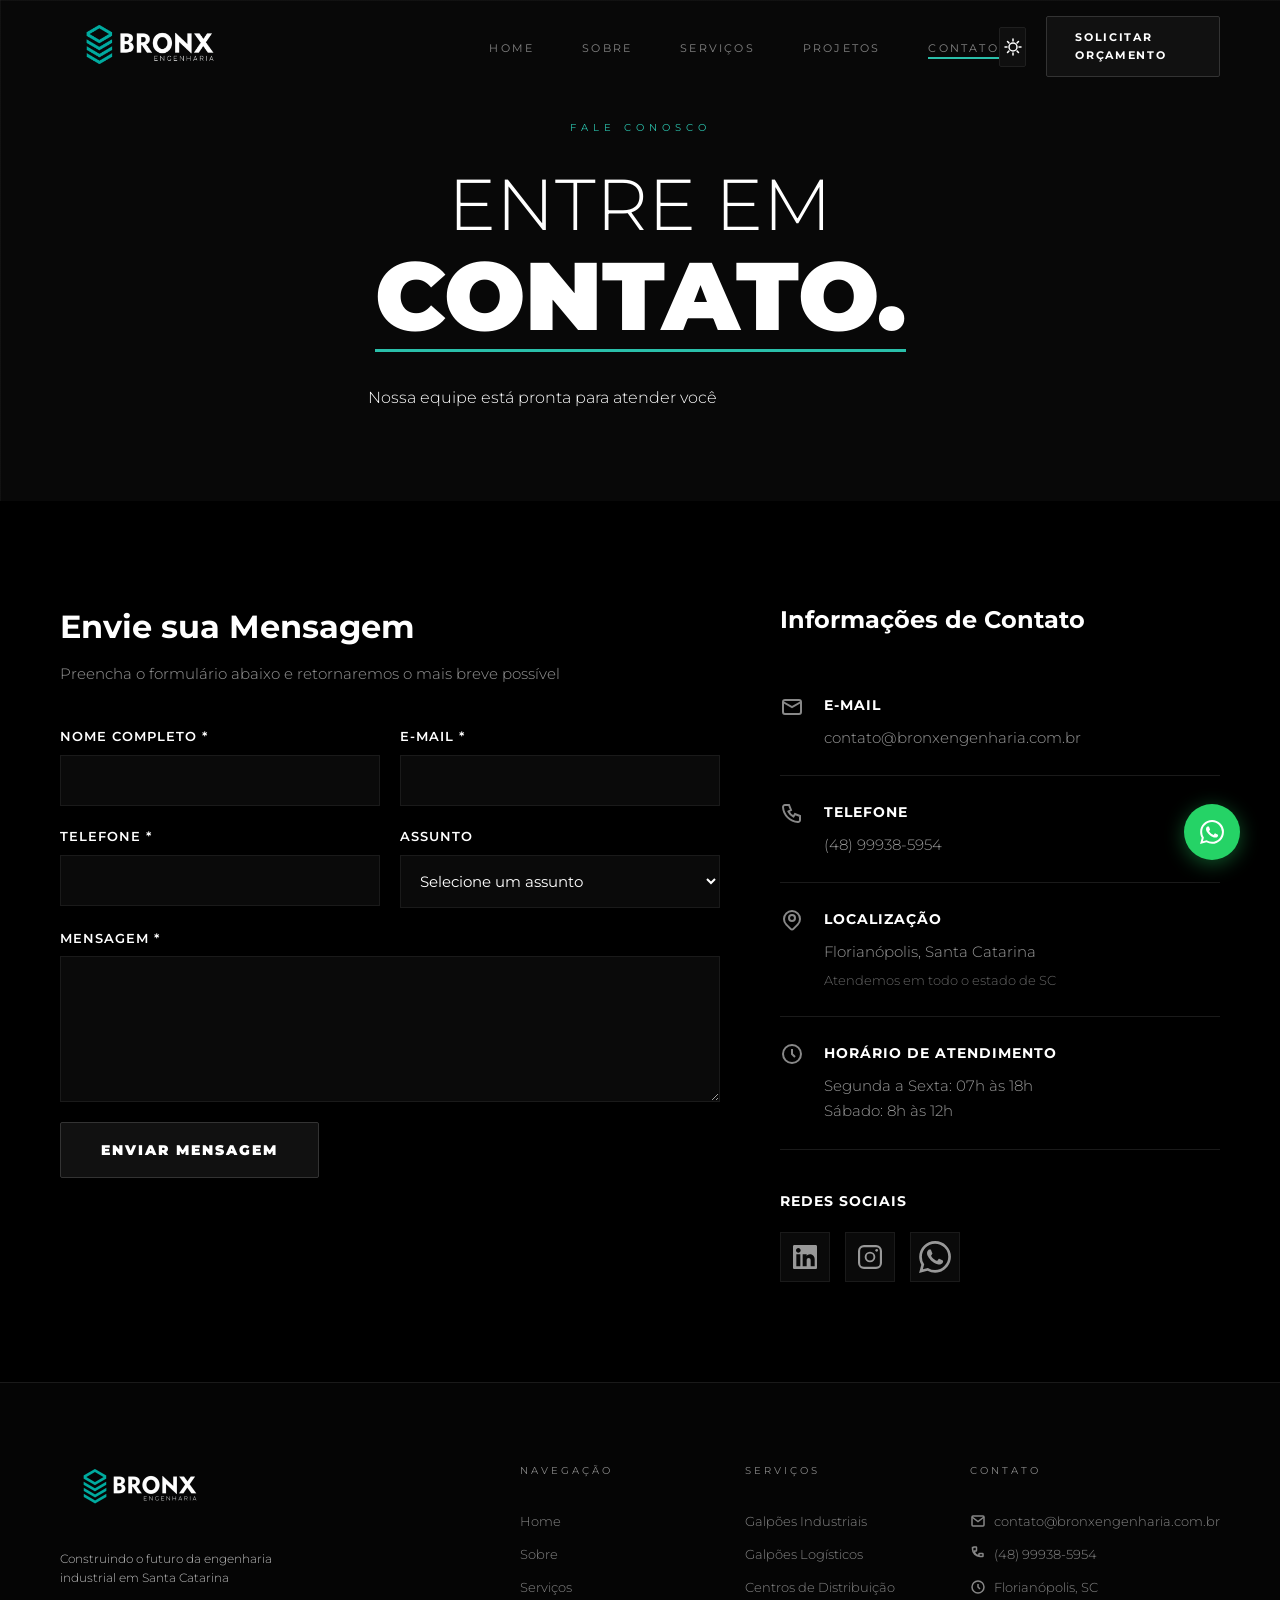
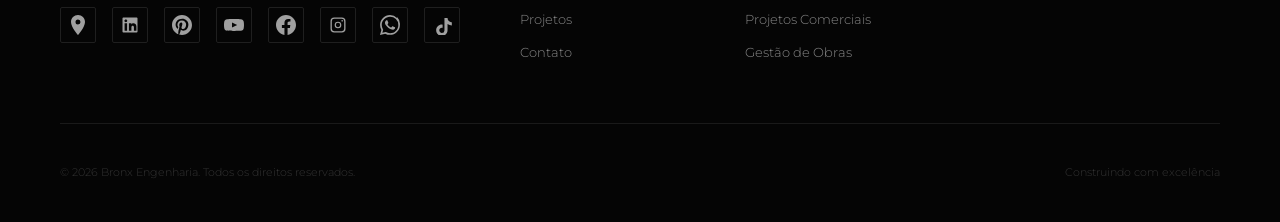
==== contato.html @ e239d39c "Add 'sobre.html' page detailing Bronx Engenharia's mission, values, and services" ====
<!DOCTYPE html>
<html lang="pt-BR">
<head>
    <meta charset="UTF-8">
    <meta name="viewport" content="width=device-width, initial-scale=1.0">
    <title>Contato | Bronx Engenharia - Entre em Contato</title>
    <meta name="description" content="Entre em contato com a Bronx Engenharia. Atendemos em toda Santa Catarina com soluções completas em construção industrial.">
    
    <link rel="preconnect" href="https://fonts.googleapis.com">
    <link rel="preconnect" href="https://fonts.gstatic.com" crossorigin>
    <link href="https://fonts.googleapis.com/css2?family=Montserrat:wght@300;400;700;900&display=swap" rel="stylesheet">
    
    <link rel="stylesheet" href="css/style.css">
</head>
<body>

    <!-- NAVBAR -->
    <nav class="navbar" id="navbar">
        <div class="nav-container">
            <a href="index.html" class="nav-logo">
                <img src="logo funod transparente.png" alt="Bronx Engenharia" class="logo-img">
            </a>
            
            <ul class="nav-links">
                <li><a href="index.html">Home</a></li>
                <li><a href="sobre.html">Sobre</a></li>
                <li><a href="servicos.html">Serviços</a></li>
                <li><a href="projetos.html">Projetos</a></li>
                <li><a href="contato.html" class="active">Contato</a></li>
            </ul>
            
            <button class="theme-toggle" id="themeToggle" aria-label="Alternar tema">
                <svg class="sun-icon" width="20" height="20" viewBox="0 0 20 20" fill="none">
                    <circle cx="10" cy="10" r="4" stroke="currentColor" stroke-width="1.5"/>
                    <line x1="10" y1="2" x2="10" y2="4" stroke="currentColor" stroke-width="1.5" stroke-linecap="round"/>
                    <line x1="10" y1="16" x2="10" y2="18" stroke="currentColor" stroke-width="1.5" stroke-linecap="round"/>
                    <line x1="18" y1="10" x2="16" y2="10" stroke="currentColor" stroke-width="1.5" stroke-linecap="round"/>
                    <line x1="4" y1="10" x2="2" y2="10" stroke="currentColor" stroke-width="1.5" stroke-linecap="round"/>
                    <line x1="15.5" y1="4.5" x2="14.1" y2="5.9" stroke="currentColor" stroke-width="1.5" stroke-linecap="round"/>
                    <line x1="5.9" y1="14.1" x2="4.5" y2="15.5" stroke="currentColor" stroke-width="1.5" stroke-linecap="round"/>
                    <line x1="15.5" y1="15.5" x2="14.1" y2="14.1" stroke="currentColor" stroke-width="1.5" stroke-linecap="round"/>
                    <line x1="5.9" y1="5.9" x2="4.5" y2="4.5" stroke="currentColor" stroke-width="1.5" stroke-linecap="round"/>
                </svg>
                <svg class="moon-icon" width="20" height="20" viewBox="0 0 20 20" fill="none">
                    <path d="M17 10.5C16 14.5 12.5 17 8.5 17C4.5 17 1 13.5 1 9.5C1 5.5 3.5 2 7.5 1C7 2 6.5 3.5 6.5 5.5C6.5 9.5 9.5 12.5 13.5 12.5C15.5 12.5 17 12 18 11.5C17.5 11 17 10.5 17 10.5Z" stroke="currentColor" stroke-width="1.5" stroke-linecap="round" stroke-linejoin="round"/>
                </svg>
            </button>
            
            <a href="orcamento.html" class="nav-cta">Solicitar Orçamento</a>

            <!-- Botão hambúrguer: apenas mobile -->
            <button class="mobile-menu-btn" id="mobileMenuBtn" aria-label="Abrir menu" aria-expanded="false">
                <span></span>
                <span></span>
                <span></span>
            </button>
        </div>
    </nav>

    <!-- MOBILE MENU -->
    <div class="mobile-menu-overlay" id="mobileMenuOverlay"></div>
    <div class="mobile-menu-panel" id="mobileMenuPanel">
        <div class="mobile-menu-header">
            <a href="index.html" class="mobile-menu-logo">
                <img src="logo funod transparente.png" alt="Bronx Engenharia">
            </a>
            <button class="mobile-menu-close" id="mobileMenuClose" aria-label="Fechar menu">
                <svg width="18" height="18" viewBox="0 0 18 18" fill="none">
                    <line x1="2" y1="2" x2="16" y2="16" stroke="currentColor" stroke-width="1.8" stroke-linecap="round"/>
                    <line x1="16" y1="2" x2="2" y2="16" stroke="currentColor" stroke-width="1.8" stroke-linecap="round"/>
                </svg>
            </button>
        </div>
        <nav class="mobile-menu-nav">
            <a href="index.html">
                Home
                <svg class="mobile-nav-arrow" viewBox="0 0 16 16" fill="none"><path d="M3 8h10M9 4l4 4-4 4" stroke="currentColor" stroke-width="1.5" stroke-linecap="round" stroke-linejoin="round"/></svg>
            </a>
            <a href="sobre.html">
                Sobre
                <svg class="mobile-nav-arrow" viewBox="0 0 16 16" fill="none"><path d="M3 8h10M9 4l4 4-4 4" stroke="currentColor" stroke-width="1.5" stroke-linecap="round" stroke-linejoin="round"/></svg>
            </a>
            <a href="servicos.html">
                Serviços
                <svg class="mobile-nav-arrow" viewBox="0 0 16 16" fill="none"><path d="M3 8h10M9 4l4 4-4 4" stroke="currentColor" stroke-width="1.5" stroke-linecap="round" stroke-linejoin="round"/></svg>
            </a>
            <a href="projetos.html">
                Projetos
                <svg class="mobile-nav-arrow" viewBox="0 0 16 16" fill="none"><path d="M3 8h10M9 4l4 4-4 4" stroke="currentColor" stroke-width="1.5" stroke-linecap="round" stroke-linejoin="round"/></svg>
            </a>
            <a href="contato.html" class="active">
                Contato
                <svg class="mobile-nav-arrow" viewBox="0 0 16 16" fill="none"><path d="M3 8h10M9 4l4 4-4 4" stroke="currentColor" stroke-width="1.5" stroke-linecap="round" stroke-linejoin="round"/></svg>
            </a>
        </nav>
        <div class="mobile-menu-footer">
            <a href="orcamento.html" class="mobile-cta">Solicitar Orçamento</a>
        </div>
    </div>

    <!-- HERO INTERNO -->
    <section class="hero hero-interno">
        <div class="hero-grid"></div>
        <div class="container-hero">
            <div class="hero-content">
                <div class="hero-eyebrow">FALE CONOSCO</div>
                
                <h1 class="hero-title">
                    <span class="hero-title-light">ENTRE EM</span>
                    <span class="hero-title-bold">CONTATO.</span>
                </h1>
                
                <p class="hero-description">
                    Nossa equipe está pronta para atender você
                </p>
            </div>
        </div>
    </section>

    <!-- CONTATO -->
    <section class="contato-secao">
        <div class="container">
            <div class="contato-grid">
                <!-- Formulário -->
                <div class="contato-form-wrapper">
                    <h2>Envie sua Mensagem</h2>
                    <p class="form-intro">Preencha o formulário abaixo e retornaremos o mais breve possível</p>
                    
                    <form class="contato-form" id="contatoForm">
                        <div class="form-row">
                            <div class="form-group">
                                <label for="nome">Nome Completo *</label>
                                <input type="text" id="nome" name="nome" required>
                            </div>
                            
                            <div class="form-group">
                                <label for="email">E-mail *</label>
                                <input type="email" id="email" name="email" required>
                            </div>
                        </div>
                        
                        <div class="form-row">
                            <div class="form-group">
                                <label for="telefone">Telefone *</label>
                                <input type="tel" id="telefone" name="telefone" required>
                            </div>
                            
                            <div class="form-group">
                                <label for="assunto">Assunto</label>
                                <select id="assunto" name="assunto">
                                    <option value="">Selecione um assunto</option>
                                    <option value="orcamento">Solicitar Orçamento</option>
                                    <option value="projeto">Informações sobre Projeto</option>
                                    <option value="duvida">Dúvida Técnica</option>
                                    <option value="parceria">Parceria Comercial</option>
                                    <option value="outro">Outro Assunto</option>
                                </select>
                            </div>
                        </div>
                        
                        <div class="form-group">
                            <label for="mensagem">Mensagem *</label>
                            <textarea id="mensagem" name="mensagem" rows="6" required></textarea>
                        </div>
                        
                        <button type="submit" class="btn-primary">Enviar Mensagem</button>
                    </form>
                </div>
                
                <!-- Informações de Contato -->
                <div class="contato-info">
                    <h3>Informações de Contato</h3>
                    
                    <div class="contato-item">
                        <div class="contato-icon">
                            <svg width="24" height="24" viewBox="0 0 24 24" fill="none">
                                <path d="M3 8L12 13L21 8" stroke="currentColor" stroke-width="2"/>
                                <rect x="3" y="6" width="18" height="14" rx="2" stroke="currentColor" stroke-width="2"/>
                            </svg>
                        </div>
                        <div class="contato-texto">
                            <h4>E-mail</h4>
                            <a href="mailto:contato@bronxengenharia.com.br">contato@bronxengenharia.com.br</a>
                        </div>
                    </div>
                    
                    <div class="contato-item">
                        <div class="contato-icon">
                            <svg width="24" height="24" viewBox="0 0 24 24" fill="none">
                                <path d="M5 4H9L11 9L8.5 10.5C9.57096 12.6715 11.3285 14.429 13.5 15.5L15 13L20 15V19C20 19.5304 19.7893 20.0391 19.4142 20.4142C19.0391 20.7893 18.5304 21 18 21C14.0993 20.763 10.4202 19.1065 7.65683 16.3432C4.8935 13.5798 3.23705 9.90074 3 6C3 5.46957 3.21071 4.96086 3.58579 4.58579C3.96086 4.21071 4.46957 4 5 4Z" stroke="currentColor" stroke-width="2"/>
                            </svg>
                        </div>
                        <div class="contato-texto">
                            <h4>Telefone</h4>
                            <a href="tel:+5548999385954">(48) 99938-5954</a>
                        </div>
                    </div>
                    
                    <div class="contato-item">
                        <div class="contato-icon">
                            <svg width="24" height="24" viewBox="0 0 24 24" fill="none">
                                <path d="M17.657 16.657L13.414 20.9a1.998 1.998 0 01-2.827 0l-4.244-4.243a8 8 0 1111.314 0z" stroke="currentColor" stroke-width="2"/>
                                <circle cx="12" cy="10" r="3" stroke="currentColor" stroke-width="2"/>
                            </svg>
                        </div>
                        <div class="contato-texto">
                            <h4>Localização</h4>
                            <p>Florianópolis, Santa Catarina</p>
                            <p class="contato-obs">Atendemos em todo o estado de SC</p>
                        </div>
                    </div>
                    
                    <div class="contato-item">
                        <div class="contato-icon">
                            <svg width="24" height="24" viewBox="0 0 24 24" fill="none">
                                <circle cx="12" cy="12" r="9" stroke="currentColor" stroke-width="2"/>
                                <path d="M12 7V12L15 15" stroke="currentColor" stroke-width="2"/>
                            </svg>
                        </div>
                        <div class="contato-texto">
                            <h4>Horário de Atendimento</h4>
                            <p>Segunda a Sexta: 07h às 18h</p>
                            <p>Sábado: 8h às 12h</p>
                        </div>
                    </div>
                    
                    <div class="contato-redes">
                        <h4>Redes Sociais</h4>
                        <div class="redes-links">
                            <a href="https://linkedin.com/company/bronx-engenharia" target="_blank" rel="noopener" aria-label="LinkedIn">
                                <svg width="32" height="32" viewBox="0 0 32 32" fill="none">
                                    <path d="M26.667 4H5.333C4.6 4 4 4.6 4 5.333v21.334C4 27.4 4.6 28 5.333 28h21.334C27.4 28 28 27.4 28 26.667V5.333C28 4.6 27.4 4 26.667 4zM11.333 25.333H7.333V13.333h4v12zm-2-13.666c-1.267 0-2.333-1.067-2.333-2.334s1.066-2.333 2.333-2.333c1.267 0 2.334 1.066 2.334 2.333s-1.067 2.334-2.334 2.334zm16.334 13.666h-4v-6c0-1.467-.934-2.333-2-2.333-1.067 0-2 .866-2 2.333v6h-4V13.333h4v1.667c.6-.934 1.733-1.667 3.333-1.667 2.2 0 4.667 1.667 4.667 5v6.667z" fill="currentColor"/>
                                </svg>
                            </a>
                            <a href="https://instagram.com/bronxengenharia" target="_blank" rel="noopener" aria-label="Instagram">
                                <svg width="32" height="32" viewBox="0 0 32 32" fill="none">
                                    <path d="M16 10.667a5.333 5.333 0 100 10.666 5.333 5.333 0 000-10.666zm0 8.8a3.467 3.467 0 110-6.934 3.467 3.467 0 010 6.934z" fill="currentColor"/>
                                    <path d="M22 4h-12A6 6 0 004 10v12a6 6 0 006 6h12a6 6 0 006-6V10a6 6 0 00-6-6zm3.867 18a3.867 3.867 0 01-3.867 3.867h-12A3.867 3.867 0 016.133 22V10A3.867 3.867 0 0110 6.133h12A3.867 3.867 0 0125.867 10v12z" fill="currentColor"/>
                                    <circle cx="22.667" cy="9.333" r="1.333" fill="currentColor"/>
                                </svg>
                            </a>
                            <a href="https://wa.me/5548999385954?text=Ol%C3%A1%2C%20vim%20pelo%20site%20da%20Bronx%20Engenharia%20e%20gostaria%20de%20mais%20informa%C3%A7%C3%B5es." target="_blank" rel="noopener" aria-label="WhatsApp">
                                <svg width="32" height="32" viewBox="0 0 32 32" fill="currentColor">
                                    <path d="M23.296 19.176c-.396-.198-2.344-1.156-2.707-1.29-.363-.132-.628-.198-.893.2-.264.396-1.023 1.288-1.254 1.552-.23.265-.462.298-.858.1-.396-.2-1.674-.617-3.187-1.967-1.177-1.05-1.973-2.348-2.204-2.745-.23-.396-.024-.61.174-.808.178-.177.396-.462.594-.693.2-.232.264-.397.397-.662.132-.264.066-.495-.033-.693-.1-.198-.892-2.15-1.222-2.943-.323-.772-.65-.667-.892-.68-.23-.012-.495-.013-.76-.013-.264 0-.693.1-1.056.496-.363.396-1.387 1.355-1.387 3.305 0 1.95 1.42 3.834 1.617 4.1.198.264 2.795 4.266 6.77 5.982.945.408 1.682.652 2.258.834.95.302 1.814.26 2.495.157.762-.113 2.344-.96 2.675-1.884.33-.926.33-1.718.23-1.884-.1-.165-.363-.264-.76-.462m-7.228 9.87h-.005a13.16 13.16 0 01-6.708-1.837l-.482-.286-4.988 1.31 1.33-4.864-.314-.498a13.147 13.147 0 01-2.013-7.013c.002-7.267 5.915-13.178 13.184-13.178 3.52 0 6.83 1.373 9.317 3.864a13.1 13.1 0 013.857 9.325c-.003 7.267-5.915 13.177-13.18 13.177m11.217-24.396A15.753 15.753 0 0016.067 0C7.327 0 .213 7.113.21 15.856c0 2.795.73 5.523 2.117 7.927L.076 32l8.407-2.206a15.843 15.843 0 007.577 1.93h.007c8.738 0 15.853-7.113 15.857-15.858a15.76 15.76 0 00-4.64-11.216z"/>
                                </svg>
                            </a>
                        </div>
                    </div>
                </div>
            </div>
        </div>
    </section>

    <!-- FOOTER -->
    <footer class="footer">
        <div class="container">
            <div class="footer-grid">
                <div class="footer-brand">
                    <a href="index.html" class="footer-logo">
                        <img src="logo funod transparente.png" alt="Bronx Engenharia" class="logo-img">
                    </a>
                    <p class="footer-tagline">Construindo o futuro da engenharia industrial em Santa Catarina</p>
                    
                    <div class="footer-social">
                        <a href="https://g.page/bronx-engenharia" target="_blank" rel="noopener" aria-label="Google Meu Negócio">
                            <svg width="20" height="20" viewBox="0 0 20 20" fill="currentColor">
                                <path d="M10 0C6.102 0 3 3.102 3 7c0 5.25 7 13 7 13s7-7.75 7-13c0-3.898-3.102-7-7-7zm0 9.5a2.5 2.5 0 110-5 2.5 2.5 0 010 5z"/>
                            </svg>
                        </a>
                        <a href="https://linkedin.com/company/bronx-engenharia" target="_blank" rel="noopener" aria-label="LinkedIn">
                            <svg width="20" height="20" viewBox="0 0 20 20" fill="none">
                                <path d="M16.667 2.5H3.333C2.875 2.5 2.5 2.875 2.5 3.333v13.334c0 .458.375.833.833.833h13.334c.458 0 .833-.375.833-.833V3.333c0-.458-.375-.833-.833-.833zM7.083 15.833H4.583V8.333h2.5v7.5zm-1.25-8.541c-.792 0-1.458-.667-1.458-1.459s.666-1.458 1.458-1.458c.792 0 1.459.666 1.459 1.458s-.667 1.459-1.459 1.459zm10.584 8.541h-2.5v-3.75c0-.917-.584-1.458-1.25-1.458-.667 0-1.25.541-1.25 1.458v3.75h-2.5V8.333h2.5v1.042c.375-.584 1.083-1.042 2.083-1.042 1.375 0 2.917 1.042 2.917 3.125v4.375z" fill="currentColor"/>
                            </svg>
                        </a>
                        <a href="https://pinterest.com/bronxengenharia" target="_blank" rel="noopener" aria-label="Pinterest">
                            <svg width="20" height="20" viewBox="0 0 20 20" fill="currentColor">
                                <path d="M10 0C4.477 0 0 4.477 0 10c0 4.237 2.636 7.855 6.356 9.312-.088-.791-.167-2.005.035-2.868.182-.78 1.172-4.97 1.172-4.97s-.299-.6-.299-1.486c0-1.39.806-2.428 1.81-2.428.852 0 1.264.64 1.264 1.408 0 .858-.546 2.14-.828 3.33-.236.995.5 1.807 1.48 1.807 1.778 0 3.144-1.874 3.144-4.58 0-2.393-1.72-4.068-4.176-4.068-2.845 0-4.516 2.135-4.516 4.34 0 .859.331 1.781.744 2.281a.3.3 0 01.069.288l-.278 1.133c-.044.183-.145.223-.335.134-1.249-.581-2.03-2.407-2.03-3.874 0-3.154 2.292-6.052 6.608-6.052 3.469 0 6.165 2.473 6.165 5.776 0 3.447-2.173 6.22-5.19 6.22-1.013 0-1.965-.525-2.291-1.148l-.623 2.378c-.226.869-.835 1.958-1.244 2.621.937.29 1.931.446 2.962.446 5.523 0 10-4.477 10-10S15.523 0 10 0z"/>
                            </svg>
                        </a>
                        <a href="https://youtube.com/@bronxengenharia" target="_blank" rel="noopener" aria-label="YouTube">
                            <svg width="20" height="20" viewBox="0 0 20 20" fill="currentColor">
                                <path d="M19.615 6.184c-.234-.877-.923-1.567-1.8-1.801C16.225 4 10 4 10 4s-6.225 0-7.815.383c-.877.234-1.566.924-1.8 1.801C0 7.774 0 10 0 10s0 2.226.385 3.816c.234.877.923 1.567 1.8 1.801C3.775 16 10 16 10 16s6.225 0 7.815-.383c.877-.234 1.566-.924 1.8-1.801C20 12.226 20 10 20 10s0-2.226-.385-3.816zM8 12.5v-5l5.2 2.5L8 12.5z"/>
                            </svg>
                        </a>
                        <a href="https://facebook.com/bronxengenharia" target="_blank" rel="noopener" aria-label="Facebook">
                            <svg width="20" height="20" viewBox="0 0 20 20" fill="currentColor">
                                <path d="M20 10c0-5.523-4.477-10-10-10S0 4.477 0 10c0 4.991 3.657 9.128 8.438 9.878v-6.987h-2.54V10h2.54V7.797c0-2.506 1.492-3.89 3.777-3.89 1.094 0 2.238.195 2.238.195v2.46h-1.26c-1.243 0-1.63.771-1.63 1.562V10h2.773l-.443 2.89h-2.33v6.988C16.343 19.128 20 14.991 20 10z"/>
                            </svg>
                        </a>
                        <a href="https://instagram.com/bronxengenharia" target="_blank" rel="noopener" aria-label="Instagram">
                            <svg width="20" height="20" viewBox="0 0 20 20" fill="none">
                                <path d="M10 6.667a3.333 3.333 0 100 6.666 3.333 3.333 0 000-6.666zm0 5.5a2.167 2.167 0 110-4.334 2.167 2.167 0 010 4.334z" fill="currentColor"/>
                                <path d="M13.75 2.5h-7.5A3.75 3.75 0 002.5 6.25v7.5a3.75 3.75 0 003.75 3.75h7.5a3.75 3.75 0 003.75-3.75v-7.5A3.75 3.75 0 0013.75 2.5zm2.417 11.25a2.417 2.417 0 01-2.417 2.417h-7.5a2.417 2.417 0 01-2.417-2.417v-7.5A2.417 2.417 0 016.25 3.833h7.5a2.417 2.417 0 012.417 2.417v7.5z" fill="currentColor"/>
                                <circle cx="14.167" cy="5.833" r="0.833" fill="currentColor"/>
                            </svg>
                        </a>
                        <a href="https://wa.me/5548999385954?text=Ol%C3%A1%2C%20vim%20pelo%20site%20da%20Bronx%20Engenharia%20e%20gostaria%20de%20mais%20informa%C3%A7%C3%B5es." target="_blank" rel="noopener" aria-label="WhatsApp">
                            <svg width="20" height="20" viewBox="0 0 20 20" fill="currentColor">
                                <path d="M17.05 2.91A9.933 9.933 0 0010.03 0C4.535 0 .067 4.467.065 9.964c-.001 1.757.458 3.472 1.33 4.992L0 20l5.188-1.36a9.972 9.972 0 004.768 1.213h.004c5.493 0 9.96-4.468 9.962-9.965a9.908 9.908 0 00-2.872-7.977zM10.03 18.26h-.003a8.28 8.28 0 01-4.22-1.155l-.303-.18-3.138.823.837-3.058-.198-.314a8.266 8.266 0 01-1.267-4.41c.002-4.572 3.722-8.291 8.296-8.291a8.25 8.25 0 015.865 2.433 8.23 8.23 0 012.425 5.868c-.002 4.574-3.722 8.293-8.294 8.293zm4.546-6.206c-.249-.125-1.474-.728-1.703-.81-.228-.083-.394-.125-.56.124-.166.25-.642.81-.787.976-.146.166-.29.187-.539.062-.249-.125-1.052-.388-2.004-1.236-.74-.66-1.24-1.476-1.385-1.724-.146-.25-.015-.384.11-.508.112-.112.249-.29.373-.436.125-.145.166-.25.25-.416.083-.166.041-.31-.021-.436-.062-.125-.56-1.352-.768-1.85-.203-.487-.409-.42-.56-.428-.145-.007-.31-.008-.476-.008-.166 0-.436.062-.664.31-.228.25-.872.852-.872 2.08 0 1.227.893 2.413 1.017 2.58.125.165 1.757 2.683 4.257 3.763.595.257 1.059.41 1.42.524.597.19 1.14.163 1.57.099.479-.072 1.474-.603 1.682-1.185.208-.582.208-1.08.146-1.185-.062-.104-.228-.166-.477-.29z"/>
                            </svg>
                        </a>
                        <a href="https://tiktok.com/@bronxengenharia" target="_blank" rel="noopener" aria-label="TikTok">
                            <svg width="20" height="20" viewBox="0 0 20 20" fill="currentColor">
                                <path d="M16.6 5.82s.51.5 0 0A4.278 4.278 0 0115.54 3h-3.09v12.4a2.592 2.592 0 01-2.59 2.5c-1.42 0-2.6-1.16-2.6-2.6 0-1.72 1.66-3.01 3.37-2.48V9.66c-3.45-.46-6.47 2.22-6.47 5.64 0 3.33 2.76 5.7 5.69 5.7 3.14 0 5.69-2.55 5.69-5.7V9.01a7.35 7.35 0 004.3 1.38V7.3s-1.88.09-3.24-1.48z"/>
                            </svg>
                        </a>
                    </div>
                </div>
                
                <div class="footer-col">
                    <h4>Navegação</h4>
                    <a href="index.html">Home</a>
                    <a href="sobre.html">Sobre</a>
                    <a href="servicos.html">Serviços</a>
                    <a href="projetos.html">Projetos</a>
                    <a href="contato.html">Contato</a>
                </div>
                
                <div class="footer-col">
                    <h4>Serviços</h4>
                    <a href="servicos.html">Galpões Industriais</a>
                    <a href="servicos.html">Galpões Logísticos</a>
                    <a href="servicos.html">Centros de Distribuição</a>
                    <a href="servicos.html">Projetos Comerciais</a>
                    <a href="servicos.html">Gestão de Obras</a>
                </div>
                
                <div class="footer-col">
                    <h4>Contato</h4>
                    <a href="mailto:contato@bronxengenharia.com.br">
                        <svg width="16" height="16" viewBox="0 0 16 16" fill="none">
                            <path d="M2 4L8 8.5L14 4" stroke="currentColor" stroke-width="1.5"/>
                            <rect x="2" y="3" width="12" height="10" rx="1" stroke="currentColor" stroke-width="1.5"/>
                        </svg>
                        contato@bronxengenharia.com.br
                    </a>
                    <a href="tel:+5548999385954">
                        <svg width="16" height="16" viewBox="0 0 16 16" fill="none">
                            <path d="M3.5 1.5C3.5 1.22386 3.72386 1 4 1H6C6.27614 1 6.5 1.22386 6.5 1.5V4.5C6.5 4.77614 6.27614 5 6 5H4.5C4.5 7.48528 6.51472 9.5 9 9.5V8C9 7.72386 9.22386 7.5 9.5 7.5H12.5C12.7761 7.5 13 7.72386 13 8V10C13 10.2761 12.7761 10.5 12.5 10.5H10C5.85786 10.5 2.5 7.14214 2.5 3V1.5H3.5Z" stroke="currentColor" stroke-width="1.5"/>
                        </svg>
                        (48) 99938-5954
                    </a>
                    <a href="contato.html">
                        <svg width="16" height="16" viewBox="0 0 16 16" fill="none">
                            <path d="M8 14C11.3137 14 14 11.3137 14 8C14 4.68629 11.3137 2 8 2C4.68629 2 2 4.68629 2 8C2 11.3137 4.68629 14 8 14Z" stroke="currentColor" stroke-width="1.5"/>
                            <path d="M8 5V8L10 10" stroke="currentColor" stroke-width="1.5"/>
                        </svg>
                        Florianópolis, SC
                    </a>
                </div>
            </div>
            
            <div class="footer-bottom">
                <p>&copy; 2026 Bronx Engenharia. Todos os direitos reservados.</p>
                <p>Construindo com excelência</p>
            </div>
        </div>
    </footer>

    <!-- WhatsApp Float -->
    <a href="https://wa.me/5548999385954?text=Ol%C3%A1%2C%20vim%20pelo%20site%20da%20Bronx%20Engenharia%20e%20gostaria%20de%20mais%20informa%C3%A7%C3%B5es." class="whatsapp-float" target="_blank" rel="noopener" aria-label="WhatsApp">
        <svg width="24" height="24" viewBox="0 0 24 24" fill="currentColor">
            <path d="M17.472 14.382c-.297-.149-1.758-.867-2.03-.967-.273-.099-.471-.148-.67.15-.197.297-.767.966-.94 1.164-.173.199-.347.223-.644.075-.297-.15-1.255-.463-2.39-1.475-.883-.788-1.48-1.761-1.653-2.059-.173-.297-.018-.458.13-.606.134-.133.298-.347.446-.52.149-.174.198-.298.298-.497.099-.198.05-.371-.025-.52-.075-.149-.669-1.612-.916-2.207-.242-.579-.487-.5-.669-.51-.173-.008-.371-.01-.57-.01-.198 0-.52.074-.792.372-.272.297-1.04 1.016-1.04 2.479 0 1.462 1.065 2.875 1.213 3.074.149.198 2.096 3.2 5.077 4.487.709.306 1.262.489 1.694.625.712.227 1.36.195 1.871.118.571-.085 1.758-.719 2.006-1.413.248-.694.248-1.289.173-1.413-.074-.124-.272-.198-.57-.347m-5.421 7.403h-.004a9.87 9.87 0 01-5.031-1.378l-.361-.214-3.741.982.998-3.648-.235-.374a9.86 9.86 0 01-1.51-5.26c.001-5.45 4.436-9.884 9.888-9.884 2.64 0 5.122 1.03 6.988 2.898a9.825 9.825 0 012.893 6.994c-.003 5.45-4.437 9.884-9.885 9.884m8.413-18.297A11.815 11.815 0 0012.05 0C5.495 0 .16 5.335.157 11.892c0 2.096.547 4.142 1.588 5.945L.057 24l6.305-1.654a11.882 11.882 0 005.683 1.448h.005c6.554 0 11.89-5.335 11.893-11.893a11.821 11.821 0 00-3.48-8.413Z"/>
        </svg>
    </a>

    <script src="js/main.js"></script>
    <script src="js/contato-form.js"></script>
</body>
</html>
---- css/style.css ----
/* ━━━━━━━━━━━━━━━━━━━━━━━━━━━━━━━━━━━━━━━━━━━━━━━━━
   BRONX ENGENHARIA — PREMIUM INDUSTRIAL REDESIGN
   ━━━━━━━━━━━━━━━━━━━━━━━━━━━━━━━━━━━━━━━━━━━━━━━━━ */

/* ━━━━━━━━━━━━━━━━━━━━━━━━━━━━━━━━━━━━━━
   CSS RESET & TOKENS
   ━━━━━━━━━━━━━━━━━━━━━━━━━━━━━━━━━━━━━━ */
:root {
    --color-bg: #080808;
    --color-surface: #0F0F0F;
    --color-card: #141414;
    --color-border: #1F1F1F;
    --color-teal: #2ABFAA;
    --color-teal-dim: rgba(42, 191, 170, 0.08);
    --color-white: #FFFFFF;
    --color-muted: #555555;
    --font: 'Montserrat', sans-serif;
    --radius: 2px;
    --transition: all 0.4s cubic-bezier(0.16, 1, 0.3, 1);
}

/* Modo Claro */
body.light-mode {
    --color-bg: #ffffff;
    --color-surface: #f8f8f8;
    --color-card: #f0f0f0;
    --color-border: #e0e0e0;
    --color-white: #080808;
    --color-muted: #666666;
}

body.light-mode .hero-grid,
body.light-mode .cta-grid {
    opacity: 0.02;
}

body.light-mode .navbar {
    background: rgba(255, 255, 255, 0.95);
    border-bottom: 1px solid var(--color-border);
}

body.light-mode .navbar.scrolled {
    background: rgba(255, 255, 255, 0.98);
}

body.light-mode .whatsapp-float {
    background: #25D366;
    box-shadow: 0 4px 20px rgba(37, 211, 102, 0.5);
}

body.light-mode .theme-toggle {
    background: var(--color-surface);
}

body.light-mode .sun-icon {
    display: none;
}

body.light-mode .moon-icon {
    display: block;
}

/* ━━━━━━━━━━━━━━━━━━━━━━━━━━━━━━━━━━━━━━
   LIGHT MODE — TEXT READABILITY FIXES
   ━━━━━━━━━━━━━━━━━━━━━━━━━━━━━━━━━━━━━━ */

/* Nav */
body.light-mode .nav-links a { color: #333333 !important; }
body.light-mode .logo-sub { color: #555555; }
.logo-light { display: none; }
body.light-mode .logo-dark { display: none; }
body.light-mode .logo-light { display: block; }
body.light-mode #navbar .nav-logo .logo-img { filter: brightness(0); }

/* Hero */
body.light-mode .hero-title-light { color: #000000 !important; }
body.light-mode .hero-title-bold { color: #000000 !important; }
body.light-mode .hero-description,
body.light-mode .hero-description-secondary { color: #ffffff !important; }
body.light-mode .hero-pillars span { color: #222222; }
body.light-mode .hero-stats .stat-item .stat-label { color: #000000; }
body.light-mode .stat-number { color: #111111; }
body.light-mode .hero .hero-buttons .btn-secondary { color: #7a7a7a; }
body.light-mode .btn-primary { background: #080808; color: #ffffff; }

/* Sobre (home section) */
body.light-mode .sobre-description { color: #333333; }
body.light-mode .sobre-item { color: #222222; }
body.light-mode .sobre-conclusion { color: #111111; }

/* Content text (sobre page) */
body.light-mode .content-text p { color: #333333 !important; }
body.light-mode .content-text .content-highlight { color: #111111; border-left-color: #aaaaaa; }
body.light-mode .content-list li { color: #333333; }

/* Serviços */
body.light-mode .servicos-intro { color: #444444; }
body.light-mode .servicos-subtitulo { color: #555555; }
body.light-mode .servicos-cta-card { background: #f0f0f0; border-color: #cccccc; }
body.light-mode .servicos-cta-card p { color: #444444; }
body.light-mode .servico-content p { color: #444444; }
body.light-mode .servico-number { color: #2ABFAA; opacity: 1; }
body.light-mode .hero-image img { opacity: 0.8; }

/* Diferenciais */
body.light-mode .diferenciais-text { color: #444444; }
body.light-mode .diferencial-item p { color: #555555; }
body.light-mode .diferencial-number { color: #2ABFAA; opacity: 0.6; }

/* Depoimentos */
body.light-mode .depoimento-text { color: #111111; }
body.light-mode .author-company { color: #555555; }
body.light-mode .author-name { color: #111111; }

/* Projetos */
body.light-mode .projetos-intro { color: #333333; }
body.light-mode .projeto-title { color: #111111; }
body.light-mode .projeto-location { color: #445555; }

/* CTA final */
body.light-mode .cta-final { background: #111111; border-top-color: #333333; }
body.light-mode .cta-title-light,
body.light-mode .cta-title-bold { color: #ffffff; }
body.light-mode .cta-subtitle { color: rgba(255,255,255,0.7); }

/* Equipe */
body.light-mode .equipe-destaque { border-color: #cccccc; background: #f5f5f5; }
body.light-mode .equipe-destaque p { color: #333333; }
body.light-mode .equipe-destaque h3 { color: #111111; }
body.light-mode .equipe-role { color: #555555; }
body.light-mode .equipe-intro { color: #444444; }
body.light-mode .equipe-conclusao { color: #222222; }
body.light-mode .equipe-content h3 { color: #111111; }
body.light-mode .equipe-description { color: #444444; }

/* Valores */
body.light-mode .valores { background: #f5f6f7; }
body.light-mode .valores-titulo { color: #111111; }
body.light-mode .valor-card { background: #ffffff; border-color: transparent; box-shadow: 0 2px 20px rgba(0,0,0,0.08); }
body.light-mode .valor-card h3 { color: #111111; }
body.light-mode .valor-card p { color: #555555; }
body.light-mode .valor-card ul li { color: #555555; }

/* Serviços página */
body.light-mode .servico-destaque { background: #f5f5f5; border-color: #dddddd; border-left-color: #aaaaaa; }
body.light-mode .servico-destaque h3 { color: #2ABFAA; }
body.light-mode .servico-destaque p { color: #333333; }
body.light-mode .servico-numero { color: #2ABFAA; }
body.light-mode .servico-specs li { color: #333333; background: rgba(0,0,0,0.04); border-color: rgba(0,0,0,0.15); }

/* Processo */
body.light-mode .processo-step { background: #f5f5f5; border-color: #dddddd; }
body.light-mode .processo-step h3 { color: #111111; }
body.light-mode .processo-step p { color: #444444; }
body.light-mode .processo-numero { color: #2ABFAA; }
body.light-mode .processo-num { background: #333333; color: #ffffff; }
body.light-mode .processo-texto h4 { color: #111111; }
body.light-mode .processo-texto p { color: #444444; }

/* Projetos página */
body.light-mode .projetos-pagina { background: #f8f8f8; }
body.light-mode .projeto-card-completo { background: #f0f0f0; border-color: #dddddd; }
body.light-mode .projeto-card-completo:hover { border-color: #aaaaaa; }
body.light-mode .projeto-info-completo h3 { color: #111111; }
body.light-mode .projeto-local { color: #555555; }
body.light-mode .projeto-descricao { color: #444444; }
body.light-mode .projeto-specs-mini span { color: #444444; background: rgba(0,0,0,0.05); border-color: rgba(0,0,0,0.15); }
body.light-mode .filtro-btn { border-color: #cccccc; color: #555555; }
body.light-mode .filtro-btn:hover,
body.light-mode .filtro-btn.active { background: #333333; border-color: #333333; color: #ffffff; }

/* Contato / Orçamento */
body.light-mode .contato-secao,
body.light-mode .orcamento-secao { background: #f8f8f8; }
body.light-mode .contato-form-wrapper h2,
body.light-mode .orcamento-intro h2 { color: #111111; }
body.light-mode .form-intro,
body.light-mode .orcamento-intro p { color: #444444; }
body.light-mode .form-group label { color: #222222; }
body.light-mode .form-group input,
body.light-mode .form-group select,
body.light-mode .form-group textarea { background: #ffffff; border-color: #cccccc; color: #111111; }
body.light-mode .form-group input:focus,
body.light-mode .form-group select:focus,
body.light-mode .form-group textarea:focus { border-color: #555555; }
body.light-mode .form-secao h3 { color: #333333; }
body.light-mode .checkbox-label,
body.light-mode .radio-label { color: #333333; }
body.light-mode .checkbox-label a { color: #2ABFAA; }
body.light-mode .contato-info h3 { color: #111111; }
body.light-mode .contato-item { border-bottom-color: #dddddd; }
body.light-mode .contato-icon svg { color: #555555; }
body.light-mode .contato-texto h4 { color: #111111; }
body.light-mode .contato-texto p,
body.light-mode .contato-texto a { color: #444444; }
body.light-mode .contato-texto a:hover { color: #111111; }
body.light-mode .contato-obs { color: #888888 !important; }
body.light-mode .redes-links a { background: #f0f0f0; border-color: #dddddd; color: #555555; }
body.light-mode .redes-links a:hover { background: #333333; color: #ffffff; }

/* Footer */
body.light-mode .footer { background: #f0f0f0; border-top-color: #dddddd; }
body.light-mode .footer-logo .logo-img { filter: brightness(0); }
body.light-mode .footer-tagline { color: #555555; }
body.light-mode .footer-social a { border-color: #cccccc; color: #555555; }
body.light-mode .footer-social a svg { color: #555555; }
body.light-mode .footer-col h4 { color: #333333; }
body.light-mode .footer-col a { color: #444444; }
body.light-mode .footer-col a:hover { color: #111111; }
body.light-mode .footer-grid div p { color: #444444; }
body.light-mode .footer-bottom p { color: #888888; }
body.light-mode .footer-bottom { border-top-color: #dddddd; }

/* Beneficios */
body.light-mode .beneficio-item { background: rgba(0,0,0,0.04); border-color: #cccccc; color: #222222; }

/* Section eyebrow / labels */
body.light-mode .section-eyebrow { color: #2ABFAA; }
body.light-mode .servicos-detalhado .title-bold { color: #ffffff !important; }
body.light-mode .title-light { color: #888888; }

* {
    margin: 0;
    padding: 0;
    box-sizing: border-box;
}

html {
    scroll-behavior: smooth;
}

body {
    font-family: var(--font);
    background: var(--color-bg);
    color: var(--color-white);
    font-weight: 300;
    line-height: 1.6;
    overflow-x: hidden;
}

img {
    max-width: 100%;
    display: block;
}

button {
    font-family: var(--font);
    border: none;
    cursor: pointer;
}

a {
    text-decoration: none;
    color: inherit;
}

/* ━━━━━━━━━━━━━━━━━━━━━━━━━━━━━━━━━━━━━━
   CONTAINERS
   ━━━━━━━━━━━━━━━━━━━━━━━━━━━━━━━━━━━━━━ */
.container {
    max-width: 1400px;
    margin: 0 auto;
    padding: 0 60px;
}

.container-wide {
    max-width: 1600px;
    margin: 0 auto;
    padding: 0 60px;
}

.container-narrow {
    max-width: 1000px;
    margin: 0 auto;
    padding: 0 60px;
}

.container-hero {
    max-width: 1400px;
    margin: 0;
    margin-left: 60px;
    padding: 0 60px;
}

.container-cta {
    max-width: 900px;
    margin: 0 auto;
    padding: 0 60px;
    text-align: center;
}

/* ━━━━━━━━━━━━━━━━━━━━━━━━━━━━━━━━━━━━━━
   TYPOGRAPHY SYSTEM
   ━━━━━━━━━━━━━━━━━━━━━━━━━━━━━━━━━━━━━━ */
.section-eyebrow {
    font-size: 10px;
    letter-spacing: 0.4em;
    text-transform: uppercase;
    color: var(--color-teal);
    font-weight: 400;
    margin-bottom: 32px;
}

.section-eyebrow.center {
    text-align: center;
}

.section-title {
    font-size: 56px;
    line-height: 1.1;
    margin-bottom: 48px;
}

.title-bold {
    font-weight: 900;
    color: var(--color-white);
}

.title-light {
    font-weight: 300;
    color: var(--color-muted);
}

.title-bold.teal {
    color: var(--color-white);
}

/* ━━━━━━━━━━━━━━━━━━━━━━━━━━━━━━━━━━━━━━
   BUTTONS
   ━━━━━━━━━━━━━━━━━━━━━━━━━━━━━━━━━━━━━━ */
.btn-primary {
    background: #111111;
    color: #ffffff;
    font-weight: 700;
    font-size: 11px;
    text-transform: uppercase;
    letter-spacing: 0.15em;
    padding: 16px 40px;
    border-radius: var(--radius);
    border: 1px solid #333333;
    box-shadow: 0 0 0 rgba(255,255,255,0);
    transition: var(--transition);
}

.btn-primary:hover {
    background: #1a1a1a;
    border-color: #555555;
    transform: translateY(-2px);
    box-shadow: 0 4px 24px rgba(255, 255, 255, 0.12), 0 0 0 1px rgba(255,255,255,0.08);
}

.btn-secondary {
    display: inline-flex;
    align-items: center;
    gap: 8px;
    color: var(--color-muted);
    font-size: 14px;
    font-weight: 400;
    transition: var(--transition);
}

.btn-secondary svg {
    transition: var(--transition);
}

.btn-secondary:hover {
    color: var(--color-white);
}

.btn-secondary:hover svg {
    transform: translateX(4px);
}

.btn-ghost {
    background: #111111;
    border: 1px solid #333333;
    color: #ffffff;
    font-size: 11px;
    text-transform: uppercase;
    letter-spacing: 0.15em;
    padding: 14px 32px;
    font-weight: 400;
    border-radius: var(--radius);
    box-shadow: 0 0 0 rgba(255,255,255,0);
    transition: var(--transition);
}

.btn-ghost:hover {
    background: #1a1a1a;
    border-color: #555555;
    color: #ffffff;
    box-shadow: 0 4px 24px rgba(255, 255, 255, 0.12), 0 0 0 1px rgba(255,255,255,0.08);
}

.btn-outline {
    background: #111111;
    border: 1px solid #333333;
    color: #ffffff;
    font-size: 11px;
    text-transform: uppercase;
    letter-spacing: 0.15em;
    padding: 12px 28px;
    font-weight: 700;
    border-radius: var(--radius);
    box-shadow: 0 0 0 rgba(255,255,255,0);
    transition: var(--transition);
}

.btn-outline:hover {
    background: #1a1a1a;
    border-color: #555555;
    box-shadow: 0 4px 24px rgba(255, 255, 255, 0.12), 0 0 0 1px rgba(255,255,255,0.08);
}

.btn-dark {
    background: #111111;
    color: #ffffff;
    font-weight: 700;
    font-size: 11px;
    text-transform: uppercase;
    letter-spacing: 0.15em;
    padding: 16px 40px;
    border-radius: var(--radius);
    border: 1px solid #333333;
    box-shadow: 0 0 0 rgba(255,255,255,0);
    transition: var(--transition);
}

.btn-dark:hover {
    background: #1a1a1a;
    border-color: #555555;
    transform: translateY(-2px);
    box-shadow: 0 4px 24px rgba(255, 255, 255, 0.12), 0 0 0 1px rgba(255,255,255,0.08);
}

.btn-ghost-dark {
    background: transparent;
    border: 1px solid #555555;
    color: var(--color-muted);
    font-size: 11px;
    text-transform: uppercase;
    letter-spacing: 0.15em;
    padding: 14px 32px;
    font-weight: 700;
    border-radius: var(--radius);
    transition: var(--transition);
}

.btn-ghost-dark:hover {
    background: transparent;
    border-color: var(--color-white);
    color: var(--color-white);
}

/* ━━━━━━━━━━━━━━━━━━━━━━━━━━━━━━━━━━━━━━
   NAVBAR
   ━━━━━━━━━━━━━━━━━━━━━━━━━━━━━━━━━━━━━━ */
.navbar {
    position: fixed;
    top: 0;
    left: 0;
    width: 100%;
    z-index: 1000;
    padding: 16px 0;
    transition: var(--transition);
}

.navbar.scrolled {
    background: rgba(8, 8, 8, 0.8);
    backdrop-filter: blur(20px);
    border-bottom: 1px solid var(--color-border);
    padding: 12px 0;
}

.nav-container {
    max-width: 1600px;
    margin: 0 auto;
    padding: 0 60px;
    display: flex;
    align-items: center;
    justify-content: space-between;
}

.nav-logo {
    display: flex;
    flex-direction: column;
    gap: 2px;
}

#navbar .nav-logo img {
    max-width: 42%;
    height: auto;
}

.logo-main {
    font-size: 18px;
    font-weight: 900;
    color: var(--color-white);
    letter-spacing: 0.05em;
}

.logo-sub {
    font-size: 11px;
    font-weight: 400;
    color: var(--color-muted);
    letter-spacing: 0.4em;
}

.nav-links {
    display: flex;
    gap: 48px;
    list-style: none;
}

.nav-links a {
    font-size: 11px;
    text-transform: uppercase;
    letter-spacing: 0.2em;
    color: #848484 !important;
    font-weight: 400;
    position: relative;
    transition: var(--transition);
}

.nav-links a::after {
    content: '';
    position: absolute;
    bottom: -4px;
    left: 0;
    width: 0;
    height: 2px;
    background: var(--color-teal);
    transition: var(--transition);
}

.nav-links a:hover {
    color: var(--color-white);
}

.nav-links a:hover::after {
    width: 100%;
}

.theme-toggle {
    display: flex;
    align-items: center;
    justify-content: center;
    width: 40px;
    height: 40px;
    background: var(--color-surface);
    border: 1px solid var(--color-border);
    border-radius: var(--radius);
    cursor: pointer;
    transition: var(--transition);
    margin-right: 20px;
}

.theme-toggle:hover {
    background: #2A2A2A;
    border-color: #444444;
}

.theme-toggle:hover svg {
    color: var(--color-white);
}

.theme-toggle svg {
    color: var(--color-white);
    transition: var(--transition);
}

.moon-icon {
    display: none;
}

.nav-cta {
    background: #111111;
    color: #ffffff;
    font-weight: 700;
    font-size: 11px;
    text-transform: uppercase;
    letter-spacing: 0.15em;
    padding: 12px 28px;
    border-radius: var(--radius);
    border: 1px solid #333333;
    box-shadow: 0 0 0 rgba(255,255,255,0);
    transition: var(--transition);
}

.nav-cta:hover {
    background: #1a1a1a;
    border-color: #555555;
    box-shadow: 0 4px 24px rgba(255, 255, 255, 0.12), 0 0 0 1px rgba(255,255,255,0.08);
}

/* ━━━━━━━━━━━━━━━━━━━━━━━━━━━━━━━━━━━━━━
   HERO
   ━━━━━━━━━━━━━━━━━━━━━━━━━━━━━━━━━━━━━━ */
.hero {
    min-height: 120vh;
    background: var(--color-bg);
    position: relative;
    display: flex;
    flex-direction: column;
    justify-content: center;
    padding-top: 100px;
    padding-bottom: 180px;
}

.hero-image {
    position: absolute;
    top: 0;
    left: 0;
    width: 100%;
    height: 100%;
    z-index: 1;
    overflow: hidden;
}

.hero-image img {
    width: 100%;
    height: 100%;
    object-fit: cover;
    object-position: center;
    opacity: 0.3;
}

.hero-grid {
    position: absolute;
    top: 0;
    left: 0;
    width: 100%;
    height: 100%;
    background-image: 
        linear-gradient(rgba(255, 255, 255, 0.04) 1px, transparent 1px),
        linear-gradient(90deg, rgba(255, 255, 255, 0.04) 1px, transparent 1px);
    z-index: 2;
}
    background-size: 60px 60px;
    opacity: 1;
}

.container-hero {
    position: relative;
    z-index: 3;
}

.hero-content {
    max-width: 66.666%;
    position: relative;
    z-index: 3;
}

.hero-eyebrow {
    font-size: 10px;
    letter-spacing: 0.5em;
    text-transform: uppercase;
    color: var(--color-teal);
    font-weight: 400;
    margin-bottom: 32px;
}

.hero-title {
    display: flex;
    flex-direction: column;
    gap: 8px;
    margin-bottom: 40px;
}

.hero-title-light {
    font-weight: 300;
    font-size: 72px;
    color: var(--color-white);
    line-height: 1;
}

.hero-title-bold {
    font-weight: 900;
    font-size: 96px;
    color: var(--color-white);
    line-height: 1;
    position: relative;
    display: inline-block;
    width: fit-content;
}

.hero-title-bold::after {
    content: '';
    position: absolute;
    bottom: -8px;
    left: 0;
    width: 0;
    height: 3px;
    background: var(--color-teal);
    animation: drawUnderline 1.5s cubic-bezier(0.16, 1, 0.3, 1) 0.5s forwards;
}

@keyframes drawUnderline {
    to {
        width: 100%;
    }
}

.hero-description {
    max-width: 55ch;
    color: #ffffff !important;
    font-size: 16px;
    line-height: 1.8;
    font-weight: 300;
    margin-bottom: 48px;
}

.hero-buttons {
    display: flex;
    align-items: center;
    gap: 32px;
}

.hero-stats {
    position: absolute;
    bottom: 80px;
    left: 0;
    right: 0;
    display: flex;
    align-items: center;
    justify-content: center;
    gap: 60px;
    max-width: 1400px;
    margin: 0 auto;
    z-index: 3;
}

.stat-item {
    display: flex;
    flex-direction: column;
    gap: 8px;
}

.stat-number {
    font-size: 48px;
    font-weight: 900;
    color: var(--color-white);
    line-height: 1;
    font-variant-numeric: tabular-nums;
}

.stat-number::after {
    content: '+';
    font-size: 32px;
    margin-left: 2px;
}

.stat-label {
    font-size: 11px;
    text-transform: uppercase;
    letter-spacing: 0.2em;
    color: #ededed;
    font-weight: 400;
}

.stat-divider {
    width: 1px;
    height: 60px;
    background: var(--color-border);
}

/* ━━━━━━━━━━━━━━━━━━━━━━━━━━━━━━━━━━━━━━
   SOBRE / ESPECIALISTAS
   ━━━━━━━━━━━━━━━━━━━━━━━━━━━━━━━━━━━━━━ */
.sobre {
    background: var(--color-surface);
    border-top: 1px solid var(--color-border);
    padding: 120px 0;
}

.content-text {
    max-width: 860px;
    display: flex;
    flex-direction: column;
    gap: 24px;
}

.content-text p {
    font-size: 16px;
    color: #c6c6c6 !important;
    line-height: 1.9;
    font-weight: 300;
}

.content-text .content-highlight {
    font-size: 17px;
    color: #e0e0e0;
    line-height: 1.8;
    font-weight: 400;
    border-left: 3px solid #333333;
    padding-left: 20px;
}

.content-list {
    list-style: none;
    padding: 0;
    margin: 8px 0;
    display: flex;
    flex-direction: column;
    gap: 12px;
}

.content-list li {
    font-size: 15px;
    color: #cccccc;
    font-weight: 400;
    padding-left: 20px;
    position: relative;
    line-height: 1.6;
}

.content-list li::before {
    content: '—';
    position: absolute;
    left: 0;
    color: #555555;
}

.sobre-grid {
    display: grid;
    grid-template-columns: 55% 45%;
    gap: 80px;
    align-items: center;
}

.sobre-list {
    display: flex;
    flex-direction: column;
    margin-bottom: 32px;
}

.sobre-item {
    display: flex;
    align-items: center;
    gap: 20px;
    padding: 16px 0;
    border-bottom: 1px solid var(--color-border);
    font-size: 15px;
    color: var(--color-white);
    font-weight: 400;
}

.sobre-item:last-child {
    border-bottom: none;
}

.sobre-item svg {
    flex-shrink: 0;
}

.link-underline {
    color: var(--color-white);
    font-size: 14px;
    font-weight: 400;
    text-decoration: underline;
    transition: var(--transition);
}

.link-underline:hover {
    color: var(--color-white);
}

.sobre-image {
    position: relative;
    height: 500px;
    overflow: hidden;
    border-radius: var(--radius);
}

.sobre-image::before {
    content: '';
    position: absolute;
    top: 0;
    left: 0;
    width: 100%;
    height: 100%;
    background: linear-gradient(to right, var(--color-surface) 0%, transparent 40%);
    z-index: 1;
}

.sobre-image img {
    width: 100%;
    height: 100%;
    object-fit: cover;
}

/* ━━━━━━━━━━━━━━━━━━━━━━━━━━━━━━━━━━━━━━
   SERVIÇOS (CHAVE NA MÃO)
   ━━━━━━━━━━━━━━━━━━━━━━━━━━━━━━━━━━━━━━ */
.servicos {
    background: var(--color-bg);
    padding: 120px 0;
}

.servicos-header {
    display: grid;
    grid-template-columns: 1fr 400px;
    gap: 80px;
    margin-bottom: 60px;
}

.servicos-cta-card {
    background: var(--color-card);
    border: 1px solid var(--color-border);
    border-radius: var(--radius);
    padding: 32px;
}

.servicos-cta-card h3 {
    font-size: 18px;
    font-weight: 700;
    color: var(--color-white);
    margin-bottom: 12px;
}

.servicos-subtitulo {
    font-size: 18px;
    font-weight: 400;
    color: var(--color-muted);
    letter-spacing: 0.05em;
    margin-bottom: 24px;
    margin-top: -32px;
    font-style: italic;
}

.servicos-cta-card p {
    font-size: 14px;
    color: #d1d1d1;
    margin-bottom: 24px;
    line-height: 1.6;
}

.servicos-list {
    display: flex;
    flex-direction: column;
}

.servico-item {
    position: relative;
    display: grid;
    grid-template-columns: 200px 1fr;
    align-items: center;
    padding: 32px 0;
    border-bottom: 1px solid var(--color-border);
    transition: var(--transition);
    cursor: pointer;
}

.servico-item:hover {
    padding-left: 20px;
    border-bottom-color: #444444;
    background: linear-gradient(to right, rgba(255, 255, 255, 0.03) 0%, transparent 100%);
}

.servico-number {
    font-size: 80px;
    font-weight: 900;
    color: #2ABFAA;
    opacity: 1;
    line-height: 1;
    transition: var(--transition);
}

.servico-item:hover .servico-number {
    opacity: 1;
}

.servico-content h3 {
    font-size: 24px;
    font-weight: 700;
    color: var(--color-white);
    margin-bottom: 8px;
}

.servico-content p {
    font-size: 16px;
    color: #7b7979;
    font-weight: 300;
    max-width: 80ch;
}

/* ━━━━━━━━━━━━━━━━━━━━━━━━━━━━━━━━━━━━━━
   PORTFÓLIO DE PROJETOS
   ━━━━━━━━━━━━━━━━━━━━━━━━━━━━━━━━━━━━━━ */
.projetos {
    background: var(--color-surface);
    padding: 120px 0;
}

.projetos-grid {
    display: grid;
    grid-template-columns: repeat(3, 1fr);
    gap: 24px;
    margin-bottom: 48px;
}

.projeto-card {
    position: relative;
    overflow: hidden;
    border-radius: var(--radius);
    cursor: pointer;
    transition: var(--transition);
    background: var(--color-bg);
    aspect-ratio: 4 / 3;
}

.projeto-card:hover {
    transform: translateY(-4px);
    box-shadow: 0 8px 24px rgba(255, 255, 255, 0.08);
}

.projeto-card .projeto-image,
.projeto-card .projeto-video {
    position: absolute;
    top: 0;
    left: 0;
    width: 100%;
    height: 100%;
    max-width: none;
    object-fit: cover;
    display: block;
    margin: 0;
    padding: 0;
}

.projeto-card .projeto-image {
    z-index: 0;
    transition: transform 0.4s ease;
}

.projeto-card .projeto-video {
    z-index: 1;
    opacity: 0;
    transition: opacity 0.4s ease;
    pointer-events: none;
}

.projeto-card:hover .projeto-video {
    opacity: 1;
}

.projeto-card:hover .projeto-image {
    transform: scale(1.05);
}

.projeto-card .projeto-overlay {
    position: absolute;
    bottom: 0;
    left: 0;
    right: 0;
    width: 100%;
    padding: 20px 24px;
    background: linear-gradient(to top, rgba(8, 8, 8, 0.70) 0%, rgba(8, 8, 8, 0.35) 50%, transparent 100%);
    z-index: 3;
    pointer-events: none;
    display: flex;
    flex-direction: column;
    justify-content: flex-end;
}

.projeto-card:hover .projeto-overlay {
    background: linear-gradient(to top, rgba(8, 8, 8, 0.80) 0%, rgba(8, 8, 8, 0.50) 60%, transparent 100%);
}

.projeto-title {
    font-size: 20px;
    font-weight: 700;
    color: var(--color-white);
    margin-bottom: 4px;
    line-height: 1.2;
}

.projeto-location {
    font-size: 13px;
    color: var(--color-muted);
    font-weight: 400;
    letter-spacing: 0.05em;
}

.projetos-footer {
    display: flex;
    justify-content: center;
    padding-top: 32px;
}

/* ━━━━━━━━━━━━━━━━━━━━━━━━━━━━━━━━━━━━━━
   DIFERENCIAIS (POR QUE BRONX)
   ━━━━━━━━━━━━━━━━━━━━━━━━━━━━━━━━━━━━━━ */
.diferenciais {
    background: var(--color-card);
    padding: 120px 0;
    clip-path: polygon(0 40px, 100% 0, 100% calc(100% - 40px), 0 100%);
}

.diferenciais-grid {
    display: grid;
    grid-template-columns: 1fr 1fr;
    gap: 100px;
    align-items: flex-start;
}

.diferenciais-text {
    font-size: 16px;
    color: #adadad;
    line-height: 1.8;
    margin-bottom: 40px;
    max-width: 50ch;
}

.diferenciais-list {
    display: grid;
    grid-template-columns: 1fr 1fr;
    gap: 40px;
}

.diferencial-item {
    position: relative;
    transition: var(--transition);
    padding: 24px;
    border-radius: var(--radius);
}

.diferencial-item:nth-child(odd) {
    border-right: 1px solid var(--color-border);
}

.diferencial-item:hover {
    background: rgba(255, 255, 255, 0.04);
    border-color: #333333;
}

.diferencial-number {
    font-size: 32px;
    font-weight: 900;
    color: #2ABFAA;
    opacity: 1;
    margin-bottom: 16px;
    line-height: 1;
}

.diferencial-item h3 {
    font-size: 16px;
    font-weight: 700;
    color: var(--color-white);
    margin-bottom: 8px;
}

.diferencial-item p {
    font-size: 14px;
    color: #8c8c8c;
    line-height: 1.6;
    display: -webkit-box;
    -webkit-line-clamp: 2;
    -webkit-box-orient: vertical;
    overflow: hidden;
}

/* ━━━━━━━━━━━━━━━━━━━━━━━━━━━━━━━━━━━━━━
   DEPOIMENTOS
   ━━━━━━━━━━━━━━━━━━━━━━━━━━━━━━━━━━━━━━ */
.depoimentos {
    background: var(--color-bg);
    padding: 120px 0;
}

.depoimento-wrapper {
    position: relative;
    padding: 60px 0;
}

.depoimento-quote-mark {
    position: absolute;
    top: -40px;
    left: 50%;
    transform: translateX(-50%);
    font-size: 200px;
    font-weight: 900;
    color: var(--color-white);
    opacity: 0.06;
    line-height: 1;
    pointer-events: none;
}

.depoimento-text {
    font-size: 28px;
    font-weight: 300;
    line-height: 1.6;
    color: var(--color-white);
    text-align: center;
    max-width: 800px;
    margin: 0 auto 40px;
}

.depoimento-author {
    display: flex;
    align-items: center;
    justify-content: center;
    gap: 16px;
}

.author-line {
    width: 40px;
    height: 2px;
    background: #444444;
}

.author-name {
    font-size: 14px;
    font-weight: 700;
    color: var(--color-white);
}

.author-company {
    font-size: 12px;
    color: #767474;
}

.depoimento-nav {
    display: flex;
    justify-content: center;
    gap: 12px;
    margin-top: 48px;
}

.nav-dot {
    width: 8px;
    height: 8px;
    border-radius: 50%;
    background: #333333;
    cursor: pointer;
    transition: var(--transition);
}

.nav-dot.active {
    background: #888888;
    width: 24px;
    border-radius: 4px;
}

/* ━━━━━━━━━━━━━━━━━━━━━━━━━━━━━━━━━━━━━━
   CTA FINAL
   ━━━━━━━━━━━━━━━━━━━━━━━━━━━━━━━━━━━━━━ */
.cta-final {
    position: relative;
    background: #0A0A0A;
    border-top: 1px solid #1A1A1A;
    height: 360px;
    display: flex;
    align-items: center;
    justify-content: center;
}

.cta-grid {
    position: absolute;
    top: 0;
    left: 0;
    width: 100%;
    height: 100%;
    pointer-events: none;
    background-image: 
        linear-gradient(rgba(8, 8, 8, 0.04) 1px, transparent 1px),
        linear-gradient(90deg, rgba(8, 8, 8, 0.04) 1px, transparent 1px);
    background-size: 40px 40px;
}

.cta-title {
    display: flex;
    flex-direction: column;
    gap: 4px;
    margin-bottom: 16px;
}

.cta-title-light {
    font-weight: 300;
    font-size: 64px;
    color: #FFFFFF;
    line-height: 1;
}

.cta-title-bold {
    font-weight: 900;
    font-size: 64px;
    color: #FFFFFF;
    line-height: 1;
}

.cta-subtitle {
    font-size: 18px;
    color: rgba(255, 255, 255, 0.6);
    margin-bottom: 40px;
}

.cta-buttons {
    display: flex;
    justify-content: center;
    gap: 24px;
}

/* ━━━━━━━━━━━━━━━━━━━━━━━━━━━━━━━━━━━━━━
   FOOTER
   ━━━━━━━━━━━━━━━━━━━━━━━━━━━━━━━━━━━━━━ */
.footer {
    background: #050505;
    border-top: 1px solid #1A1A1A;
    padding: 80px 0 40px;
}

.footer-grid {
    display: grid;
    grid-template-columns: 2fr 1fr 1fr 1.5fr;
    gap: 60px;
    margin-bottom: 60px;
}

.footer-brand {
    display: flex;
    flex-direction: column;
    gap: 20px;
}

.footer-logo {
    display: flex;
    flex-direction: column;
    gap: 2px;
    margin-bottom: 16px;
}

.footer-logo .logo-img {
    height: 50px;
    width: auto;
}

.footer-tagline {
    font-size: 12px;
    color: #b5b5b5;
    line-height: 1.6;
    max-width: 30ch;
}

.footer-social {
    display: flex;
    gap: 16px;
}

.footer-social a {
    width: 36px;
    height: 36px;
    display: flex;
    align-items: center;
    justify-content: center;
    border: 1px solid var(--color-border);
    border-radius: var(--radius);
    color: #828282;
    transition: var(--transition);
}

.footer-social a:hover {
    border-color: var(--color-white);
    color: var(--color-white);
}

.footer-col h4 {
    font-size: 10px;
    text-transform: uppercase;
    letter-spacing: 0.3em;
    color: #888888;
    font-weight: 400;
    margin-bottom: 20px;
}

.footer-col {
    display: flex;
    flex-direction: column;
    gap: 12px;
}

.footer-col a {
    font-size: 13px;
    color: #878787;
    transition: var(--transition);
    display: flex;
    align-items: center;
    gap: 8px;
}

.footer-col a:hover {
    color: var(--color-white);
}

.footer-bottom {
    display: flex;
    justify-content: space-between;
    padding-top: 40px;
    border-top: 1px solid #1A1A1A;
}

.footer-bottom p {
    font-size: 11px;
    color: #333333;
}

/* Footer grid paragraphs & social SVG */
.footer-grid div p {
    color: #bcbcbc;
}

.footer-social a svg {
    color: #a0a0a0;
}

/* ━━━━━━━━━━━━━━━━━━━━━━━━━━━━━━━━━━━━━━
   WHATSAPP FLOAT
   ━━━━━━━━━━━━━━━━━━━━━━━━━━━━━━━━━━━━━━ */
.whatsapp-float {
    position: fixed;
    bottom: 40px;
    right: 40px;
    width: 56px;
    height: 56px;
    background: #25D366;
    border-radius: 50%;
    display: flex;
    align-items: center;
    justify-content: center;
    color: #ffffff;
    box-shadow: 0 4px 20px rgba(37, 211, 102, 0.4);
    transition: var(--transition);
    z-index: 999;
}

.whatsapp-float:hover {
    transform: scale(1.1);
    box-shadow: 0 6px 30px rgba(37, 211, 102, 0.6);
}

/* ━━━━━━━━━━━━━━━━━━━━━━━━━━━━━━━━━━━━━━
   ANIMATIONS & SCROLL EFFECTS
   ━━━━━━━━━━━━━━━━━━━━━━━━━━━━━━━━━━━━━━ */
.fade-in {
    opacity: 0;
    transform: translateY(30px);
    transition: opacity 0.7s cubic-bezier(0.16, 1, 0.3, 1),
                transform 0.7s cubic-bezier(0.16, 1, 0.3, 1);
}

.fade-in.visible {
    opacity: 1;
    transform: translateY(0);
}

/* ━━━━━━━━━━━━━━━━━━━━━━━━━━━━━━━━━━━━━━
   RESPONSIVE
   ━━━━━━━━━━━━━━━━━━━━━━━━━━━━━━━━━━━━━━ */
@media (max-width: 1200px) {
    .container,
    .container-wide,
    .container-narrow,
    .container-hero,
    .container-cta {
        padding: 0 40px;
    }
    
    .nav-container {
        padding: 0 40px;
    }
    
    .section-title {
        font-size: 48px;
    }
    
    .hero-title-light {
        font-size: 56px;
    }
    
    .hero-title-bold {
        font-size: 72px;
    }
    
    .projetos-grid {
        grid-template-columns: 1fr;
        gap: 20px;
    }
    
    .projeto-card {
        aspect-ratio: 16 / 10;
    }
    
    .diferenciais-grid {
        grid-template-columns: 1fr;
        gap: 60px;
    }
    
    .servicos-header {
        grid-template-columns: 1fr;
    }
}

/* ━━━━━━━━━━━━━━━━━━━━━━━━━━━━━━━━━━━━━━
   MOBILE MENU — HAMBÚRGUER + OVERLAY
   ━━━━━━━━━━━━━━━━━━━━━━━━━━━━━━━━━━━━━━ */

/* Botão hambúrguer — oculto no desktop */
.mobile-menu-btn {
    display: none;
    flex-direction: column;
    justify-content: center;
    align-items: center;
    gap: 5px;
    width: 40px;
    height: 40px;
    background: transparent;
    border: none;
    cursor: pointer;
    padding: 4px;
    z-index: 1100;
    position: relative;
}

.mobile-menu-btn span {
    display: block;
    width: 22px;
    height: 2px;
    background: var(--color-white);
    border-radius: 2px;
    transition: transform 0.35s cubic-bezier(0.16, 1, 0.3, 1),
                opacity 0.25s ease,
                width 0.35s cubic-bezier(0.16, 1, 0.3, 1);
    transform-origin: center;
}

/* Animação X ao abrir */
.mobile-menu-btn.open span:nth-child(1) {
    transform: translateY(7px) rotate(45deg);
}
.mobile-menu-btn.open span:nth-child(2) {
    opacity: 0;
    width: 0;
}
.mobile-menu-btn.open span:nth-child(3) {
    transform: translateY(-7px) rotate(-45deg);
}

/* Overlay de fundo */
.mobile-menu-overlay {
    display: none;
    position: fixed;
    inset: 0;
    z-index: 1050;
    background: rgba(0, 0, 0, 0.5);
    opacity: 0;
    transition: opacity 0.35s ease;
}
.mobile-menu-overlay.visible {
    opacity: 1;
}

/* Painel lateral */
.mobile-menu-panel {
    position: fixed;
    top: 0;
    right: 0;
    width: min(320px, 85vw);
    height: 100dvh;
    background: #0A0A0A;
    border-left: 1px solid var(--color-border);
    z-index: 1060;
    display: flex;
    flex-direction: column;
    padding: 0;
    transform: translateX(100%);
    transition: transform 0.4s cubic-bezier(0.16, 1, 0.3, 1);
    overflow: hidden;
}

.mobile-menu-panel.open {
    transform: translateX(0);
}

/* Topo do painel — logo + fechar */
.mobile-menu-header {
    display: flex;
    align-items: center;
    justify-content: space-between;
    padding: 20px 24px;
    border-bottom: 1px solid var(--color-border);
}

.mobile-menu-logo img {
    height: 32px;
    width: auto;
}

.mobile-menu-close {
    display: flex;
    align-items: center;
    justify-content: center;
    width: 36px;
    height: 36px;
    background: var(--color-surface);
    border: 1px solid var(--color-border);
    border-radius: var(--radius);
    cursor: pointer;
    transition: var(--transition);
    color: var(--color-white);
}
.mobile-menu-close:hover {
    background: #222;
    border-color: #444;
}

/* Links de navegação */
.mobile-menu-nav {
    flex: 1;
    display: flex;
    flex-direction: column;
    padding: 32px 0;
    overflow-y: auto;
}

.mobile-menu-nav a {
    display: flex;
    align-items: center;
    justify-content: space-between;
    padding: 18px 28px;
    font-size: 13px;
    font-weight: 700;
    text-transform: uppercase;
    letter-spacing: 0.18em;
    color: #848484;
    border-bottom: 1px solid rgba(31, 31, 31, 0.6);
    transition: var(--transition);
    position: relative;
}

.mobile-menu-nav a::before {
    content: '';
    position: absolute;
    left: 0;
    top: 0;
    bottom: 0;
    width: 3px;
    background: var(--color-teal);
    transform: scaleY(0);
    transition: transform 0.25s cubic-bezier(0.16, 1, 0.3, 1);
}

.mobile-menu-nav a:hover,
.mobile-menu-nav a.active {
    color: var(--color-white);
    background: rgba(42, 191, 170, 0.04);
}

.mobile-menu-nav a:hover::before,
.mobile-menu-nav a.active::before {
    transform: scaleY(1);
}

.mobile-menu-nav a .mobile-nav-arrow {
    width: 16px;
    height: 16px;
    opacity: 0.4;
    transition: opacity 0.2s ease, transform 0.25s ease;
}

.mobile-menu-nav a:hover .mobile-nav-arrow,
.mobile-menu-nav a.active .mobile-nav-arrow {
    opacity: 1;
    transform: translateX(3px);
    color: var(--color-teal);
}

/* CTA no painel */
.mobile-menu-footer {
    padding: 24px 28px;
    border-top: 1px solid var(--color-border);
}

.mobile-menu-footer .mobile-cta {
    display: block;
    width: 100%;
    text-align: center;
    background: var(--color-teal);
    color: #080808;
    font-weight: 700;
    font-size: 11px;
    text-transform: uppercase;
    letter-spacing: 0.18em;
    padding: 14px 20px;
    border-radius: var(--radius);
    transition: var(--transition);
}

.mobile-menu-footer .mobile-cta:hover {
    background: #22a894;
    transform: translateY(-1px);
    box-shadow: 0 8px 24px rgba(42, 191, 170, 0.3);
}

/* Light mode — painel */
body.light-mode .mobile-menu-panel {
    background: #ffffff;
    border-left-color: #e0e0e0;
}
body.light-mode .mobile-menu-header {
    border-bottom-color: #e0e0e0;
}
body.light-mode .mobile-menu-close {
    background: #f0f0f0;
    border-color: #ddd;
    color: #080808;
}
body.light-mode .mobile-menu-nav a {
    color: #555;
    border-bottom-color: #eaeaea;
}
body.light-mode .mobile-menu-nav a:hover,
body.light-mode .mobile-menu-nav a.active {
    color: #080808;
    background: rgba(42, 191, 170, 0.06);
}
body.light-mode .mobile-menu-footer {
    border-top-color: #e0e0e0;
}
body.light-mode .mobile-menu-btn span {
    background: #080808;
}

@media (max-width: 768px) {
    .container,
    .container-wide,
    .container-narrow,
    .container-cta {
        padding: 0 24px;
    }
    
    .container-hero {
        margin: 0;
        margin-left: 20px;
        padding: 0 20px;
    }
    
    .nav-container {
        padding: 0 24px;
    }
    
    .nav-links {
        display: none;
    }

    /* Esconde botão CTA e theme-toggle no mobile */
    .nav-cta {
        display: none !important;
    }

    .theme-toggle {
        display: none !important;
    }

    /* Mostra hambúrguer no mobile */
    .mobile-menu-btn {
        display: flex;
    }

    /* Ativa exibição do overlay quando aberto */
    .mobile-menu-overlay.visible {
        display: block;
    }
    
    .section-title {
        font-size: 32px;
    }
    
    .hero-title-light {
        font-size: 36px;
    }
    
    .hero-title-bold {
        font-size: 48px;
    }
    
    #navbar .nav-logo img {
        max-width: 60%;
    }
    
    .footer-logo .logo-img {
        height: 40px;
    }
    
    .hero-content {
        max-width: 100%;
        padding-left: 0;
    }
    
    .hero-stats {
        position: absolute;
        bottom: 40px;
        left: 0;
        right: 0;
        flex-wrap: nowrap;
        gap: 40px;
        justify-content: center;
        padding: 0 20px;
    }
    
    .stat-divider {
        display: none;
    }

@media (max-width: 556px) {
    .hero-stats {
        gap: 20px;
    }
    
    .stat-number {
        font-size: 32px;
    }
    
    .stat-number::after {
        font-size: 24px;
    }
    
    .stat-label {
        font-size: 9px;
    }
}
    
    .sobre-grid {
        grid-template-columns: 1fr;
        gap: 40px;
    }
    
    .servico-item {
        grid-template-columns: 1fr;
        gap: 16px;
    }
    
    .servico-number {
        font-size: 48px;
    }
    
    .diferenciais-list {
        grid-template-columns: 1fr;
    }
    
    .diferencial-item:nth-child(odd) {
        border-right: none;
    }
    
    .depoimento-text {
        font-size: 20px;
    }
    
    .cta-title-light,
    .cta-title-bold {
        font-size: 40px;
    }
    
    .footer-grid {
        grid-template-columns: 1fr;
        gap: 40px;
    }
    
    .footer-bottom {
        flex-direction: column;
        gap: 8px;
        text-align: center;
    }
}

/* ━━━━━━━━━━━━━━━━━━━━━━━━━━━━━━━━━━━━━━
   NOVOS ESTILOS ADICIONAIS
   ━━━━━━━━━━━━━━━━━━━━━━━━━━━━━━━━━━━━━━ */

/* Hero Description Secondary */
.hero-description-secondary {
    max-width: 60ch;
    color: #ffffff !important;
    font-size: 15px;
    line-height: 1.7;
    font-weight: 300;
    margin-bottom: 32px;
}

/* Hero Pillars */
.hero-pillars {
    display: flex;
    flex-direction: column;
    gap: 8px;
    margin-bottom: 48px;
}

.hero-pillars span {
    font-size: 14px;
    font-weight: 700;
    color: var(--color-white);
    letter-spacing: 0.05em;
}

/* Sobre Description & Conclusion */
.sobre-description {
    font-size: 16px;
    color: #b2b2b2;
    line-height: 1.8;
    margin-bottom: 24px;
}

.sobre-conclusion {
    font-size: 15px;
    color: var(--color-white);
    line-height: 1.7;
    font-weight: 400;
    margin-top: 24px;
    margin-bottom: 32px;
}

/* Servicos Intro */
.servicos-intro {
    font-size: 16px;
    color: #aaa5a5;
    line-height: 1.7;
    max-width: 70ch;
    margin-top: 16px;
}

/* Servicos Beneficios */
.servicos-beneficios {
    margin-top: 80px;
    padding-top: 60px;
    border-top: 1px solid var(--color-border);
}

.servicos-beneficios h3 {
    font-size: 18px;
    font-weight: 700;
    color: var(--color-white);
    margin-bottom: 32px;
}

.beneficios-grid {
    display: grid;
    grid-template-columns: repeat(auto-fit, minmax(250px, 1fr));
    gap: 20px;
}

.beneficio-item {
    padding: 20px 24px;
    background: rgba(255, 255, 255, 0.03);
    border: 1px solid #2A2A2A;
    border-radius: 10px;
    font-size: 14px;
    font-weight: 600;
    color: var(--color-white);
    text-align: center;
}

.beneficio-item.beneficio-destaque {
    padding: 24px 28px;
    background: rgba(255, 255, 255, 0.06);
    border: 2px solid #333333;
    font-size: 16px;
    font-weight: 700;
    box-shadow: 0 0 20px rgba(255, 255, 255, 0.05);
}

/* Projetos Intro */
.projetos-intro {
    font-size: 16px;
    color: #d8d8d8;
    line-height: 1.8;
    max-width: 80ch;
    margin-bottom: 48px;
}

/* Nav Links Active State */
.nav-links a.active {
    color: var(--color-white);
}

.nav-links a.active::after {
    width: 100%;
}

/* Footer Logo Link */
.footer-logo {
    display: flex;
    flex-direction: column;
    gap: 2px;
    text-decoration: none;
    width: fit-content;
}

@media (max-width: 768px) {
    .hero-pillars {
        margin-bottom: 32px;
    }
    
    .beneficios-grid {
        grid-template-columns: 1fr;
    }
    
    .servicos-beneficios {
        margin-top: 60px;
        padding-top: 40px;
    }

    /* Projetos intro */
    #projetos .projetos-intro {
        color: #d8d8d8;
    }
}

/* ============================================
   PÁGINAS INTERNAS - ESTILOS ADICIONAIS
============================================ */

/* Hero Interno */
.hero-interno {
    min-height: auto;
    padding-top: 120px;
    padding-bottom: 40px;
}

.hero-interno .container-hero {
    width: 100%;
    margin-left: 0;
    padding: 0 60px;
    display: flex;
    justify-content: center;
}

.hero-interno .hero-content {
    text-align: center;
    max-width: 800px;
    width: 100%;
}

.hero-interno .hero-title {
    align-items: center;
}

/* Página Sobre - Equipe */
.equipe {
    padding: 100px 0;
    background: #000;
}

.equipe-intro {
    max-width: 70ch;
    margin: 0 auto 60px;
    text-align: center;
    font-size: 16px;
    color: #999;
    line-height: 1.8;
}

.equipe-grid {
    display: grid;
    grid-template-columns: repeat(2, 1fr);
    gap: 40px;
    margin-bottom: 60px;
}

.equipe-card {
    background: #0a0a0a;
    border: 1px solid #1a1a1a;
    overflow: hidden;
}

.equipe-image {
    width: 100%;
    height: 400px;
    overflow: hidden;
    background: #111;
}

.equipe-image img {
    width: 100%;
    height: 100%;
    object-fit: cover;
}

.equipe-content {
    padding: 30px;
}

.equipe-content h3 {
    font-size: 24px;
    font-weight: 700;
    color: #fff;
    margin-bottom: 8px;
}

.equipe-role {
    font-size: 14px;
    font-weight: 700;
    color: #888888;
    text-transform: uppercase;
    letter-spacing: 1px;
    margin-bottom: 15px;
}

.equipe-description {
    font-size: 15px;
    color: #999;
    line-height: 1.7;
}

.equipe-destaque {
    max-width: 800px;
    margin: 0 auto 40px;
    padding: 40px;
    background: #0a0a0a;
    border: 1px solid #2A2A2A;
    text-align: center;
}

.equipe-destaque h3 {
    font-size: 20px;
    font-weight: 700;
    color: #fff;
    margin-bottom: 15px;
}

.equipe-destaque p {
    font-size: 15px;
    color: #b5b5b5;
    line-height: 1.7;
}

.equipe-conclusao {
    max-width: 70ch;
    margin: 0 auto;
    text-align: center;
    font-size: 15px;
    color: #fff;
    font-weight: 600;
}

/* Missão, Visão, Valores */
.valores {
    padding: 100px 0;
    background: #0a0a0a;
}

.valores-titulo {
    font-size: 36px;
    font-weight: 800;
    color: #ffffff;
    text-align: center;
    margin-bottom: 60px;
}

.valores-grid {
    display: grid;
    grid-template-columns: repeat(3, 1fr);
    gap: 30px;
}

.valor-card {
    padding: 40px 32px;
    background: #111;
    border: 1px solid #1a1a1a;
    border-radius: 16px;
    display: flex;
    flex-direction: column;
    align-items: center;
    text-align: center;
}

.valor-icon {
    width: 64px;
    height: 64px;
    background: rgba(42, 191, 170, 0.12);
    border-radius: 50%;
    display: flex;
    align-items: center;
    justify-content: center;
    margin-bottom: 24px;
    color: #2ABFAA;
}

.valor-card h3 {
    font-size: 20px;
    font-weight: 700;
    color: #fff;
    margin-bottom: 16px;
}

.valor-card p {
    font-size: 15px;
    color: #d1d1d1;
    line-height: 1.7;
}

.valor-card ul {
    list-style: none;
    padding: 0;
    margin: 0;
    text-align: left;
    width: 100%;
}

.valor-card ul li {
    font-size: 15px;
    color: #cecece;
    padding: 6px 0;
    padding-left: 22px;
    position: relative;
}

.valor-card ul li::before {
    content: '•';
    position: absolute;
    left: 0;
    color: #2ABFAA;
    font-size: 18px;
    line-height: 1.3;
}

/* Página Serviços */
.servicos-detalhado {
    padding: 100px 0;
    background: #000;
}

.servicos-principais-grid {
    display: grid;
    gap: 40px;
}

.servico-destaque {
    padding: 40px;
    background: #0a0a0a;
    border: 1px solid #1a1a1a;
    border-left: 4px solid #3A3A3A;
}

.servico-numero {
    font-size: 14px;
    font-weight: 900;
    color: #ffffff;
    margin-bottom: 15px;
}

.servico-destaque h3 {
    font-size: 24px;
    font-weight: 700;
    color: #ffffff;
    margin-bottom: 15px;
}

.servico-destaque p {
    font-size: 15px;
    color: #c4c4c4;
    line-height: 1.7;
    margin-bottom: 20px;
}

.servico-specs {
    list-style: none;
    padding: 0;
    margin: 0;
    display: grid;
    grid-template-columns: repeat(2, 1fr);
    gap: 10px;
}

.servico-specs li {
    font-size: 13px;
    color: #e0e0e0;
    padding: 8px 15px;
    background: rgba(255, 255, 255, 0.04);
    border: 1px solid rgba(255, 255, 255, 0.1);
}

/* Processo */
.processo {
    padding: 100px 0;
    background: #0a0a0a;
}

.processo-grid {
    display: grid;
    grid-template-columns: repeat(3, 1fr);
    gap: 30px;
}

.processo-step {
    padding: 30px;
    background: #000;
    border: 1px solid #1a1a1a;
}

.processo-numero {
    font-size: 40px;
    font-weight: 900;
    color: #2ABFAA;
    opacity: 0.6;
    margin-bottom: 15px;
}

.processo-step h3 {
    font-size: 18px;
    font-weight: 700;
    color: #fff;
    margin-bottom: 12px;
}

.processo-step p {
    font-size: 14px;
    color: #999;
    line-height: 1.7;
}

/* Página Projetos */
.projetos-pagina {
    padding: 100px 0;
    background: #000;
}

.projetos-filtros {
    display: flex;
    justify-content: center;
    gap: 15px;
    margin: 40px 0 60px;
    flex-wrap: wrap;
}

.filtro-btn {
    padding: 12px 30px;
    background: transparent;
    border: 1px solid #333;
    color: #999;
    font-size: 14px;
    font-weight: 600;
    text-transform: uppercase;
    letter-spacing: 1px;
    cursor: pointer;
    transition: all 0.3s ease;
}

.filtro-btn:hover,
.filtro-btn.active {
    background: #2ABFAA;
    border-color: #2ABFAA;
    color: #ffffff;
}

.projetos-grid-completo {
    display: grid;
    grid-template-columns: repeat(2, 1fr);
    gap: 40px;
}

.projeto-card-completo {
    background: #0a0a0a;
    border: 1px solid #1a1a1a;
    overflow: hidden;
    transition: all 0.3s ease;
}

.projeto-card-completo:hover {
    border-color: #444444;
    transform: translateY(-5px);
}

.projeto-imagem {
    width: 100%;
    height: 350px;
    overflow: hidden;
    position: relative;
}

.projeto-imagem img {
    width: 100%;
    height: 100%;
    object-fit: cover;
    transition: transform 0.5s ease;
}

.projeto-card-completo:hover .projeto-imagem img {
    transform: scale(1.05);
}

.projeto-overlay {
    position: absolute;
    top: 20px;
    right: 20px;
}

.projeto-categoria {
    padding: 8px 16px;
    background: #FFFFFF;
    color: #000;
    font-size: 11px;
    font-weight: 900;
    letter-spacing: 1px;
}

.projeto-info-completo {
    padding: 30px;
}

.projeto-info-completo h3 {
    font-size: 22px;
    font-weight: 700;
    color: #fff;
    margin-bottom: 8px;
}

.projeto-local {
    font-size: 13px;
    color: #888888;
    font-weight: 600;
    text-transform: uppercase;
    letter-spacing: 1px;
    margin-bottom: 15px;
}

.projeto-descricao {
    font-size: 15px;
    color: #999;
    line-height: 1.7;
    margin-bottom: 20px;
}

.projeto-specs-mini {
    display: flex;
    gap: 15px;
    flex-wrap: wrap;
}

.projeto-specs-mini span {
    font-size: 12px;
    color: #888888;
    padding: 6px 12px;
    background: rgba(255, 255, 255, 0.04);
    border: 1px solid rgba(255, 255, 255, 0.1);
}

/* Página Contato */
.contato-secao {
    padding: 100px 0;
    background: #000;
}

.contato-grid {
    display: grid;
    grid-template-columns: 1.5fr 1fr;
    gap: 60px;
}

.contato-form-wrapper h2 {
    font-size: 32px;
    font-weight: 700;
    color: #fff;
    margin-bottom: 10px;
}

.form-intro {
    font-size: 15px;
    color: #999;
    margin-bottom: 40px;
}

.contato-form,
.orcamento-form {
    display: flex;
    flex-direction: column;
    gap: 20px;
}

.form-row {
    display: grid;
    grid-template-columns: repeat(2, 1fr);
    gap: 20px;
}

.form-group {
    display: flex;
    flex-direction: column;
}

.form-group label {
    font-size: 13px;
    font-weight: 600;
    color: #fff;
    text-transform: uppercase;
    letter-spacing: 1px;
    margin-bottom: 8px;
}

.form-group input,
.form-group select,
.form-group textarea {
    padding: 15px;
    background: #0a0a0a;
    border: 1px solid #1a1a1a;
    color: #fff;
    font-size: 15px;
    font-family: 'Montserrat', sans-serif;
    transition: all 0.3s ease;
}

.form-group input:focus,
.form-group select:focus,
.form-group textarea:focus {
    outline: none;
    border-color: #444444;
    background: #0f0f0f;
}

.form-group textarea {
    resize: vertical;
    min-height: 120px;
}

.btn-primary {
    padding: 18px 40px;
    background: #111111;
    border: 1px solid #333333;
    color: #ffffff;
    font-size: 14px;
    font-weight: 900;
    text-transform: uppercase;
    letter-spacing: 2px;
    cursor: pointer;
    transition: all 0.3s ease;
    align-self: flex-start;
}

.btn-primary:hover {
    background: #1a1a1a;
    border-color: #555555;
    box-shadow: 0 4px 24px rgba(255, 255, 255, 0.12);
    transform: translateX(5px);
}

.btn-large {
    width: 100%;
    justify-content: center;
    align-self: stretch;
}

/* Contato Info */
.contato-info h3 {
    font-size: 24px;
    font-weight: 700;
    color: #fff;
    margin-bottom: 30px;
}

.contato-item {
    display: flex;
    gap: 20px;
    padding: 25px 0;
    border-bottom: 1px solid #1a1a1a;
}

.contato-item:last-of-type {
    border-bottom: none;
}

.contato-icon {
    flex-shrink: 0;
}

.contato-icon svg {
    color: #888888;
}

.contato-texto h4 {
    font-size: 14px;
    font-weight: 700;
    color: #fff;
    text-transform: uppercase;
    letter-spacing: 1px;
    margin-bottom: 8px;
}

.contato-texto p,
.contato-texto a {
    font-size: 15px;
    color: #999;
    line-height: 1.7;
    text-decoration: none;
}

.contato-texto a:hover {
    color: #ffffff;
}

.contato-obs {
    font-size: 13px !important;
    color: #666 !important;
    margin-top: 5px;
}

.contato-redes {
    margin-top: 40px;
}

.contato-redes h4 {
    font-size: 14px;
    font-weight: 700;
    color: #fff;
    text-transform: uppercase;
    letter-spacing: 1px;
    margin-bottom: 20px;
}

.redes-links {
    display: flex;
    gap: 15px;
}

.redes-links a {
    width: 50px;
    height: 50px;
    display: flex;
    align-items: center;
    justify-content: center;
    background: #0a0a0a;
    border: 1px solid #1a1a1a;
    color: #999;
    transition: all 0.3s ease;
}

.redes-links a:hover {
    background: #333333;
    border-color: #333333;
    color: #ffffff;
}

/* Página Orçamento */
.orcamento-secao {
    padding: 100px 0;
    background: #000;
}

.orcamento-intro {
    max-width: 800px;
    margin: 0 auto 60px;
    text-align: center;
}

.orcamento-intro h2 {
    font-size: 36px;
    font-weight: 700;
    color: #fff;
    margin-bottom: 15px;
}

.orcamento-intro p {
    font-size: 16px;
    color: #999;
    line-height: 1.8;
}

.orcamento-form {
    max-width: 900px;
    margin: 0 auto;
}

.form-secao {
    margin-bottom: 50px;
    padding-bottom: 40px;
    border-bottom: 1px solid #1a1a1a;
}

.form-secao:last-of-type {
    border-bottom: none;
}

.form-secao h3 {
    font-size: 20px;
    font-weight: 700;
    color: #888888;
    text-transform: uppercase;
    letter-spacing: 1px;
    margin-bottom: 30px;
}

.checkbox-group,
.radio-group {
    display: flex;
    flex-direction: column;
    gap: 15px;
}

.checkbox-label,
.radio-label {
    display: flex;
    align-items: center;
    gap: 12px;
    cursor: pointer;
    font-size: 15px;
    color: #999;
}

.checkbox-label input[type="checkbox"],
.radio-label input[type="radio"] {
    width: auto;
    margin: 0;
    cursor: pointer;
}

.checkbox-label a {
    color: #ffffff;
    text-decoration: underline;
}

.radio-group {
    flex-direction: row;
    flex-wrap: wrap;
}

.form-obs {
    text-align: center;
    font-size: 13px;
    color: #666;
    margin-top: 20px;
}

/* Info Extra Orçamento */
.orcamento-info-extra {
    max-width: 900px;
    margin: 80px auto 0;
    padding: 60px;
    background: #0a0a0a;
    border: 1px solid #1a1a1a;
}

.orcamento-info-extra h3 {
    font-size: 24px;
    font-weight: 700;
    color: #fff;
    text-align: center;
    margin-bottom: 50px;
}

.processo-orcamento {
    display: grid;
    gap: 30px;
}

.processo-item {
    display: flex;
    gap: 25px;
}

.processo-num {
    flex-shrink: 0;
    width: 50px;
    height: 50px;
    display: flex;
    align-items: center;
    justify-content: center;
    background: rgba(42,191,170,0.15);
    color: #2ABFAA;
    font-size: 20px;
    font-weight: 900;
}

.processo-texto h4 {
    font-size: 18px;
    font-weight: 700;
    color: #fff;
    margin-bottom: 8px;
}

.processo-texto p {
    font-size: 15px;
    color: #999;
    line-height: 1.7;
}

/* Responsive - Páginas Internas */
@media (max-width: 968px) {
    .equipe-grid {
        grid-template-columns: 1fr;
    }
    
    .valores-grid {
        grid-template-columns: 1fr;
    }
    
    .processo-grid {
        grid-template-columns: 1fr;
    }
    
    .projetos-grid-completo {
        grid-template-columns: 1fr;
    }
    
    .contato-grid {
        grid-template-columns: 1fr;
    }
    
    .form-row {
        grid-template-columns: 1fr;
    }
    
    .orcamento-info-extra {
        padding: 40px 30px;
    }
    
    .servico-specs {
        grid-template-columns: 1fr;
    }
    
    .radio-group {
        flex-direction: column;
    }
}
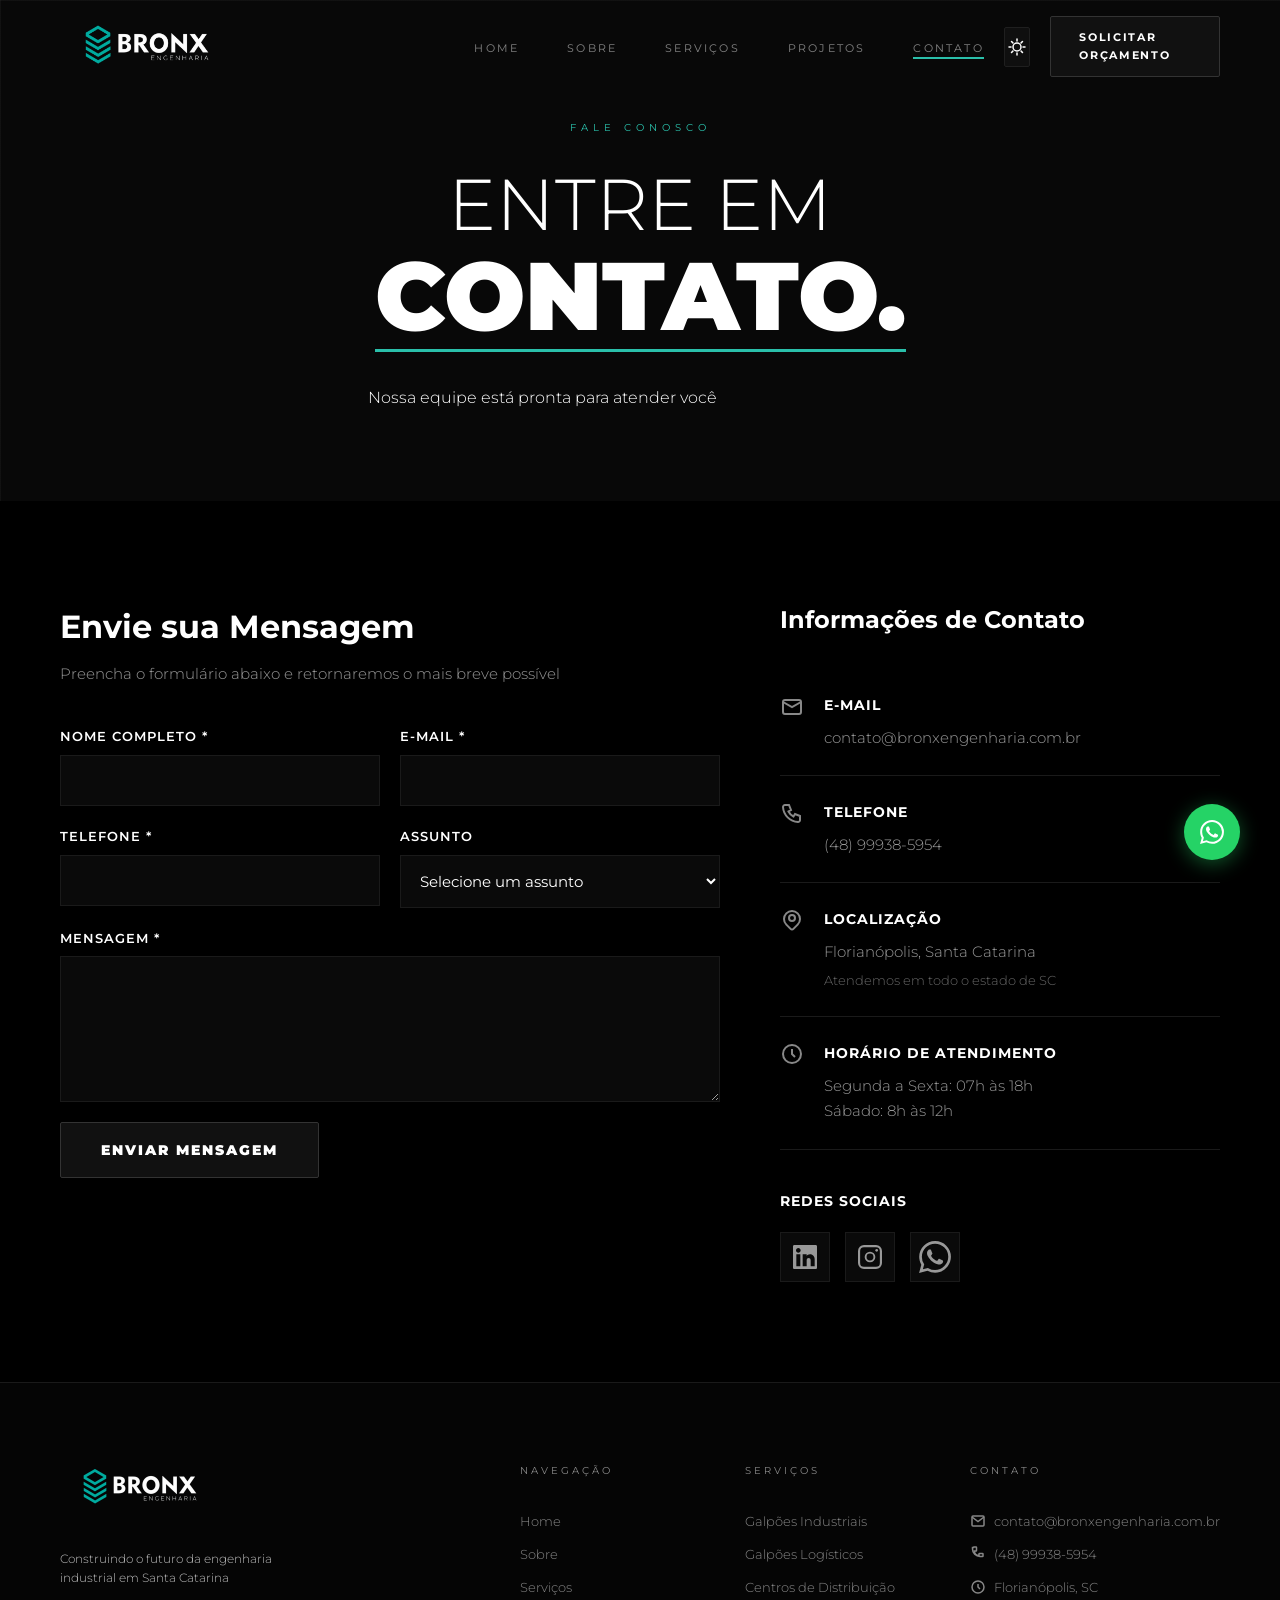
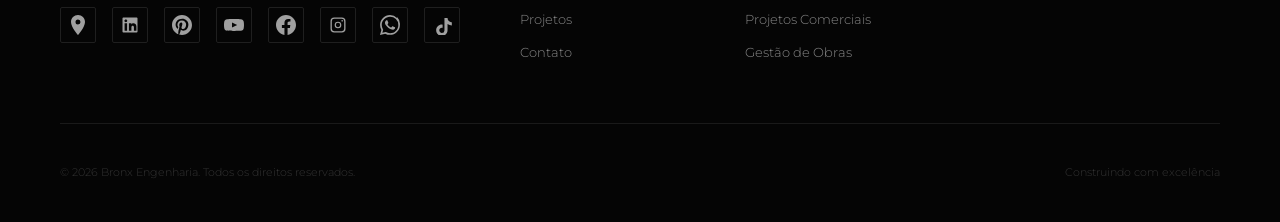
==== commit 4aaa42db: "feat: SEO avançado em todas as páginas – favicon, Open Graph, Twitter Card, Schema.org, sitemap e ro" ====
--- a/contato.html
+++ b/contato.html
@@ -3,9 +3,49 @@
 <head>
     <meta charset="UTF-8">
     <meta name="viewport" content="width=device-width, initial-scale=1.0">
-    <title>Contato | Bronx Engenharia - Entre em Contato</title>
-    <meta name="description" content="Entre em contato com a Bronx Engenharia. Atendemos em toda Santa Catarina com soluções completas em construção industrial.">
-    
+
+    <!-- ═══ SEO PRINCIPAL ═══ -->
+    <title>Contato | Bronx Engenharia – Fale Conosco em Santa Catarina</title>
+    <meta name="description" content="Entre em contato com a Bronx Engenharia. Atendemos em toda Santa Catarina com soluções completas em construção de galpões industriais. Solicite informações ou orçamento.">
+    <meta name="keywords" content="contato Bronx Engenharia, fale conosco construtora SC, orçamento galpão industrial SC, telefone Bronx Engenharia, construtora Santa Catarina contato">
+    <meta name="author" content="Bronx Engenharia">
+    <meta name="robots" content="index, follow, max-snippet:-1, max-image-preview:large">
+    <link rel="canonical" href="https://bronxengenharia.com.br/contato.html">
+
+    <!-- ═══ FAVICON ═══ -->
+    <link rel="icon" type="image/png" href="favicon.png">
+    <link rel="apple-touch-icon" href="favicon.png">
+
+    <!-- ═══ OPEN GRAPH (Facebook, WhatsApp, LinkedIn) ═══ -->
+    <meta property="og:type" content="website">
+    <meta property="og:site_name" content="Bronx Engenharia">
+    <meta property="og:title" content="Contato | Bronx Engenharia – Fale Conosco em SC">
+    <meta property="og:description" content="Entre em contato com a Bronx Engenharia. Atendemos em toda Santa Catarina com soluções completas em construção industrial.">
+    <meta property="og:url" content="https://bronxengenharia.com.br/contato.html">
+    <meta property="og:image" content="https://bronxengenharia.com.br/og-image.png">
+    <meta property="og:image:width" content="1000">
+    <meta property="og:image:height" content="500">
+    <meta property="og:image:alt" content="Bronx Engenharia – Entre em Contato">
+    <meta property="og:locale" content="pt_BR">
+
+    <!-- ═══ TWITTER CARD ═══ -->
+    <meta name="twitter:card" content="summary_large_image">
+    <meta name="twitter:title" content="Contato | Bronx Engenharia – Fale Conosco em SC">
+    <meta name="twitter:description" content="Entre em contato com a Bronx Engenharia. Atendemos em toda Santa Catarina com construção de galpões industriais.">
+    <meta name="twitter:image" content="https://bronxengenharia.com.br/og-image.png">
+
+    <!-- ═══ SCHEMA.ORG ═══ -->
+    <script type="application/ld+json">
+    {
+      "@context": "https://schema.org",
+      "@type": "ContactPage",
+      "url": "https://bronxengenharia.com.br/contato.html",
+      "name": "Contato – Bronx Engenharia",
+      "description": "Entre em contato com a Bronx Engenharia para soluções em construção de galpões industriais em Santa Catarina.",
+      "isPartOf": { "@type": "WebSite", "url": "https://bronxengenharia.com.br/", "name": "Bronx Engenharia" }
+    }
+    </script>
+
     <link rel="preconnect" href="https://fonts.googleapis.com">
     <link rel="preconnect" href="https://fonts.gstatic.com" crossorigin>
     <link href="https://fonts.googleapis.com/css2?family=Montserrat:wght@300;400;700;900&display=swap" rel="stylesheet">
--- a/css/style.css
+++ b/css/style.css
@@ -80,7 +80,7 @@
 body.light-mode .hero-pillars span { color: #222222; }
 body.light-mode .hero-stats .stat-item .stat-label { color: #000000; }
 body.light-mode .stat-number { color: #111111; }
-body.light-mode .hero .hero-buttons .btn-secondary { color: #7a7a7a; }
+body.light-mode .hero .hero-buttons .btn-secondary { color: #000000; }
 body.light-mode .btn-primary { background: #080808; color: #ffffff; }
 
 /* Sobre (home section) */
@@ -105,7 +105,7 @@
 /* Diferenciais */
 body.light-mode .diferenciais-text { color: #444444; }
 body.light-mode .diferencial-item p { color: #555555; }
-body.light-mode .diferencial-number { color: #2ABFAA; opacity: 0.6; }
+body.light-mode .diferencial-number { color: #2ABFAA; opacity: 1; }
 
 /* Depoimentos */
 body.light-mode .depoimento-text { color: #111111; }
@@ -114,8 +114,8 @@
 
 /* Projetos */
 body.light-mode .projetos-intro { color: #333333; }
-body.light-mode .projeto-title { color: #111111; }
-body.light-mode .projeto-location { color: #445555; }
+body.light-mode .projeto-title { color: #ffffff; }
+body.light-mode .projeto-location { color: #dddddd; }
 
 /* CTA final */
 body.light-mode .cta-final { background: #111111; border-top-color: #333333; }
@@ -142,14 +142,15 @@
 body.light-mode .valor-card ul li { color: #555555; }
 
 /* Serviços página */
-body.light-mode .servico-destaque { background: #f5f5f5; border-color: #dddddd; border-left-color: #aaaaaa; }
+body.light-mode .servico-destaque { background: #ffffff; border-color: #dddddd; border-left-color: #aaaaaa; }
 body.light-mode .servico-destaque h3 { color: #2ABFAA; }
 body.light-mode .servico-destaque p { color: #333333; }
 body.light-mode .servico-numero { color: #2ABFAA; }
 body.light-mode .servico-specs li { color: #333333; background: rgba(0,0,0,0.04); border-color: rgba(0,0,0,0.15); }
 
 /* Processo */
-body.light-mode .processo-step { background: #f5f5f5; border-color: #dddddd; }
+body.light-mode .processo { background: #F5F5F5; }
+body.light-mode .processo-step { background: #ffffff; border-color: #dddddd; }
 body.light-mode .processo-step h3 { color: #111111; }
 body.light-mode .processo-step p { color: #444444; }
 body.light-mode .processo-numero { color: #2ABFAA; }
@@ -216,7 +217,8 @@
 
 /* Section eyebrow / labels */
 body.light-mode .section-eyebrow { color: #2ABFAA; }
-body.light-mode .servicos-detalhado .title-bold { color: #ffffff !important; }
+body.light-mode .servicos-detalhado { background: #F5F5F5; }
+body.light-mode .servicos-detalhado .title-bold { color: #111111 !important; }
 body.light-mode .title-light { color: #888888; }
 
 * {
@@ -466,10 +468,19 @@
 }
 
 .navbar.scrolled {
-    background: rgba(8, 8, 8, 0.8);
-    backdrop-filter: blur(20px);
+    background: rgba(8, 8, 8, 0.92);
+    backdrop-filter: blur(12px);
+    -webkit-backdrop-filter: blur(12px);
     border-bottom: 1px solid var(--color-border);
     padding: 12px 0;
+}
+
+.navbar.scrolled .nav-links a,
+.navbar.scrolled .logo-main,
+.navbar.scrolled .logo-sub {
+    -webkit-font-smoothing: antialiased;
+    -moz-osx-font-smoothing: grayscale;
+    transform: translateZ(0);
 }
 
 .nav-container {
@@ -553,6 +564,7 @@
     cursor: pointer;
     transition: var(--transition);
     margin-right: 20px;
+    margin-left: 20px;
 }
 
 .theme-toggle:hover {
@@ -989,7 +1001,7 @@
    ━━━━━━━━━━━━━━━━━━━━━━━━━━━━━━━━━━━━━━ */
 .projetos {
     background: var(--color-surface);
-    padding: 120px 0;
+    padding: 32px 0 120px;
 }
 
 .projetos-grid {
@@ -1084,9 +1096,225 @@
 
 .projetos-footer {
     display: flex;
+    flex-direction: column;
+    align-items: center;
+    gap: 12px;
+    padding-top: 12px;
+}
+
+@keyframes bounce-down {
+    0%, 100% { transform: translateY(0); opacity: 1; }
+    50% { transform: translateY(6px); opacity: 0.6; }
+}
+
+/* ━━━━━━━━━━━━━━━━━━━━━━━━━━━━━━━━━━━━━━
+   VÍDEOS DAS OBRAS
+   ━━━━━━━━━━━━━━━━━━━━━━━━━━━━━━━━━━━━━━ */
+.videos-obras {
+    background: var(--color-bg);
+    padding: 120px 0;
+}
+
+.videos-intro {
+    font-size: 16px;
+    color: #b2b2b2;
+    line-height: 1.8;
+    max-width: 70ch;
+    margin-top: -16px;
+    margin-bottom: 56px;
+}
+
+/* GRID */
+.videos-grid {
+    display: grid;
+    grid-template-columns: repeat(3, 1fr);
+    gap: 28px;
+}
+
+/* CARD */
+.video-card {
+    background: var(--color-card);
+    border: 1px solid var(--color-border);
+    border-radius: 10px;
+    overflow: hidden;
+    position: relative;
+    transition: transform 0.4s cubic-bezier(0.16, 1, 0.3, 1),
+                box-shadow 0.4s cubic-bezier(0.16, 1, 0.3, 1),
+                border-color 0.4s cubic-bezier(0.16, 1, 0.3, 1);
+}
+
+.video-card:hover {
+    transform: translateY(-6px);
+    box-shadow: 0 20px 48px rgba(0, 0, 0, 0.55),
+                0 0 0 1px rgba(42, 191, 170, 0.18);
+    border-color: rgba(42, 191, 170, 0.22);
+}
+
+/* BADGE */
+.video-badge {
+    position: absolute;
+    top: 12px;
+    right: 12px;
+    z-index: 4;
+    background: var(--color-teal);
+    color: #000000;
+    font-size: 9px;
+    font-weight: 700;
+    letter-spacing: 0.14em;
+    text-transform: uppercase;
+    padding: 4px 10px;
+    border-radius: 2px;
+    pointer-events: none;
+}
+
+/* WRAPPER 16:9 */
+.video-wrapper {
+    position: relative;
+    width: 100%;
+    aspect-ratio: 16 / 9;
+    background: #0a0a0a;
+    overflow: hidden;
+}
+
+.video-wrapper video {
+    position: absolute;
+    inset: 0;
+    width: 100%;
+    height: 100%;
+    object-fit: cover;
+    display: block;
+}
+
+/* PLACEHOLDER */
+.video-wrapper--placeholder {
+    background: #0d0d0d;
+    border-bottom: 1px solid var(--color-border);
+}
+
+.video-placeholder {
+    position: absolute;
+    inset: 0;
+    display: flex;
+    flex-direction: column;
+    align-items: center;
     justify-content: center;
-    padding-top: 32px;
-}
+    gap: 18px;
+    color: var(--color-muted);
+    background: repeating-linear-gradient(
+        -45deg,
+        transparent,
+        transparent 24px,
+        rgba(255, 255, 255, 0.018) 24px,
+        rgba(255, 255, 255, 0.018) 48px
+    );
+}
+
+.video-placeholder svg {
+    flex-shrink: 0;
+    opacity: 0.4;
+}
+
+.video-placeholder span {
+    font-size: 10px;
+    letter-spacing: 0.32em;
+    text-transform: uppercase;
+    font-weight: 400;
+    color: var(--color-muted);
+}
+
+/* INFO */
+.video-info {
+    padding: 20px 24px 24px;
+}
+
+.video-tag {
+    font-size: 9px;
+    letter-spacing: 0.38em;
+    text-transform: uppercase;
+    color: var(--color-teal);
+    font-weight: 400;
+    margin-bottom: 8px;
+}
+
+.video-title {
+    font-size: 20px;
+    font-weight: 700;
+    color: var(--color-white);
+    line-height: 1.2;
+    margin-bottom: 6px;
+}
+
+.video-desc {
+    font-size: 13px;
+    color: var(--color-muted);
+    font-weight: 300;
+}
+
+/* ANIMAÇÃO REVEAL */
+@keyframes revealUp {
+    from {
+        opacity: 0;
+        transform: translateY(36px);
+    }
+    to {
+        opacity: 1;
+        transform: translateY(0);
+    }
+}
+
+.reveal-up {
+    opacity: 0;
+    will-change: opacity, transform;
+}
+
+.reveal-up.is-visible {
+    animation: revealUp 0.72s cubic-bezier(0.16, 1, 0.3, 1) forwards;
+}
+
+.reveal-up.is-visible:nth-child(2) { animation-delay: 0.13s; }
+.reveal-up.is-visible:nth-child(3) { animation-delay: 0.26s; }
+
+/* LIGHT MODE */
+body.light-mode .videos-obras {
+    background: var(--color-surface);
+}
+
+body.light-mode .videos-intro {
+    color: #444444;
+}
+
+body.light-mode .video-card {
+    background: #ffffff;
+    border-color: #e0e0e0;
+    box-shadow: 0 2px 16px rgba(0, 0, 0, 0.07);
+}
+
+body.light-mode .video-card:hover {
+    box-shadow: 0 20px 48px rgba(0, 0, 0, 0.14),
+                0 0 0 1px rgba(42, 191, 170, 0.22);
+}
+
+body.light-mode .video-wrapper {
+    background: #f0f0f0;
+}
+
+body.light-mode .video-wrapper--placeholder {
+    background: #f5f5f5;
+    border-bottom-color: #e0e0e0;
+}
+
+body.light-mode .video-placeholder {
+    background: repeating-linear-gradient(
+        -45deg,
+        transparent,
+        transparent 24px,
+        rgba(0, 0, 0, 0.025) 24px,
+        rgba(0, 0, 0, 0.025) 48px
+    );
+}
+
+body.light-mode .video-title { color: #111111; }
+body.light-mode .video-desc  { color: #666666; }
 
 /* ━━━━━━━━━━━━━━━━━━━━━━━━━━━━━━━━━━━━━━
    DIFERENCIAIS (POR QUE BRONX)
@@ -1872,6 +2100,35 @@
     }
 }
 
+/* ━━━━━━━━━━━━━━━━━━━━━━━━━━━━
+   RESPONSIVO — VÍDEOS DAS OBRAS
+   ━━━━━━━━━━━━━━━━━━━━━━━━━━━━ */
+@media (max-width: 1024px) {
+    .videos-grid {
+        grid-template-columns: repeat(2, 1fr);
+    }
+
+    .videos-obras {
+        padding: 80px 0;
+    }
+}
+
+@media (max-width: 768px) {
+    .videos-grid {
+        grid-template-columns: 1fr;
+        gap: 20px;
+    }
+
+    .videos-obras {
+        padding: 60px 0;
+    }
+
+    .videos-intro {
+        font-size: 15px;
+        margin-bottom: 40px;
+    }
+}
+
 /* ━━━━━━━━━━━━━━━━━━━━━━━━━━━━━━━━━━━━━━
    NOVOS ESTILOS ADICIONAIS
    ━━━━━━━━━━━━━━━━━━━━━━━━━━━━━━━━━━━━━━ */
@@ -1925,13 +2182,14 @@
     line-height: 1.7;
     max-width: 70ch;
     margin-top: 16px;
+    margin-bottom: 1em;
 }
 
 /* Servicos Beneficios */
 .servicos-beneficios {
-    margin-top: 80px;
-    padding-top: 60px;
-    border-top: 1px solid var(--color-border);
+    margin-top: 64px;
+    padding-top: 0;
+    padding-bottom: 8px;
 }
 
 .servicos-beneficios h3 {
@@ -1959,12 +2217,44 @@
 }
 
 .beneficio-item.beneficio-destaque {
-    padding: 24px 28px;
-    background: rgba(255, 255, 255, 0.06);
-    border: 2px solid #333333;
-    font-size: 16px;
-    font-weight: 700;
-    box-shadow: 0 0 20px rgba(255, 255, 255, 0.05);
+    display: flex;
+    flex-direction: column;
+    align-items: center;
+    gap: 16px;
+    padding: 32px 24px;
+    background: rgba(255, 255, 255, 0.04);
+    border: 1px solid #2A2A2A;
+    border-top: 2px solid var(--color-teal);
+    border-radius: 10px;
+    font-size: 15px;
+    font-weight: 700;
+    text-align: center;
+    transition: var(--transition);
+    cursor: default;
+}
+
+.beneficio-item.beneficio-destaque:hover {
+    background: rgba(42, 191, 170, 0.05);
+    border-color: rgba(42, 191, 170, 0.5);
+    border-top-color: var(--color-teal);
+    transform: translateY(-4px);
+    box-shadow: 0 12px 32px rgba(42, 191, 170, 0.08);
+}
+
+.beneficio-destaque .beneficio-icon {
+    display: flex;
+    align-items: center;
+    justify-content: center;
+    width: 56px;
+    height: 56px;
+    background: var(--color-teal-dim);
+    border-radius: 50%;
+    flex-shrink: 0;
+    transition: var(--transition);
+}
+
+.beneficio-item.beneficio-destaque:hover .beneficio-icon {
+    background: rgba(42, 191, 170, 0.15);
 }
 
 /* Projetos Intro */
@@ -2243,7 +2533,7 @@
 .servico-numero {
     font-size: 14px;
     font-weight: 900;
-    color: #ffffff;
+    color: #2ABFAA;
     margin-bottom: 15px;
 }
 
@@ -2300,7 +2590,7 @@
     font-size: 40px;
     font-weight: 900;
     color: #2ABFAA;
-    opacity: 0.6;
+    opacity: 1;
     margin-bottom: 15px;
 }
 
@@ -2371,9 +2661,10 @@
 
 .projeto-imagem {
     width: 100%;
-    height: 350px;
+    height: 300px;
     overflow: hidden;
     position: relative;
+    background: #1c1c1c;
 }
 
 .projeto-imagem img {
@@ -2381,10 +2672,94 @@
     height: 100%;
     object-fit: cover;
     transition: transform 0.5s ease;
+    display: block;
 }
 
 .projeto-card-completo:hover .projeto-imagem img {
     transform: scale(1.05);
+}
+
+/* Vídeo nos cards de projeto */
+.projeto-video-container {
+    position: relative;
+    width: 100%;
+    height: 100%;
+}
+
+.projeto-video {
+    width: 100%;
+    height: 100%;
+    object-fit: cover;
+    display: block;
+}
+
+.projeto-play-btn {
+    position: absolute;
+    top: 50%;
+    left: 50%;
+    transform: translate(-50%, -50%);
+    width: 64px;
+    height: 64px;
+    border-radius: 50%;
+    background: rgba(42, 191, 170, 0.92);
+    border: none;
+    cursor: pointer;
+    display: flex;
+    align-items: center;
+    justify-content: center;
+    transition: all 0.3s ease;
+    z-index: 2;
+    color: #fff;
+    box-shadow: 0 4px 24px rgba(42, 191, 170, 0.4);
+}
+
+.projeto-play-btn svg {
+    margin-left: 3px; /* ajuste visual do triângulo */
+}
+
+.projeto-play-btn:hover {
+    background: #2ABFAA;
+    transform: translate(-50%, -50%) scale(1.12);
+    box-shadow: 0 6px 32px rgba(42, 191, 170, 0.6);
+}
+
+.projeto-play-btn.oculto {
+    opacity: 0;
+    pointer-events: none;
+}
+
+/* Placeholder enquanto as fotos não são adicionadas */
+.projeto-img-placeholder {
+    width: 100%;
+    height: 100%;
+    background: #1c1c1c;
+    display: flex;
+    align-items: center;
+    justify-content: center;
+    flex-direction: column;
+    gap: 12px;
+}
+
+.projeto-img-placeholder::before {
+    content: '';
+    display: block;
+    width: 44px;
+    height: 44px;
+    border: 1.5px solid #333;
+    border-radius: 50%;
+    background-image: url("data:image/svg+xml,%3Csvg xmlns='http://www.w3.org/2000/svg' width='22' height='22' viewBox='0 0 24 24' fill='none' stroke='%23444' stroke-width='1.5' stroke-linecap='round' stroke-linejoin='round'%3E%3Cpath d='M23 19a2 2 0 01-2 2H3a2 2 0 01-2-2V8a2 2 0 012-2h4l2-3h6l2 3h4a2 2 0 012 2z'/%3E%3Ccircle cx='12' cy='13' r='4'/%3E%3C/svg%3E");
+    background-repeat: no-repeat;
+    background-position: center;
+    background-size: 22px;
+}
+
+.projeto-img-placeholder::after {
+    content: 'FOTO EM BREVE';
+    font-size: 10px;
+    font-weight: 700;
+    letter-spacing: 3px;
+    color: #333;
+    font-family: 'Montserrat', sans-serif;
 }
 
 .projeto-overlay {
@@ -2614,6 +2989,8 @@
     margin-bottom: 20px;
 }
 
+body.light-mode .contato-redes h4 { color: #111111; }
+
 .redes-links {
     display: flex;
     gap: 15px;
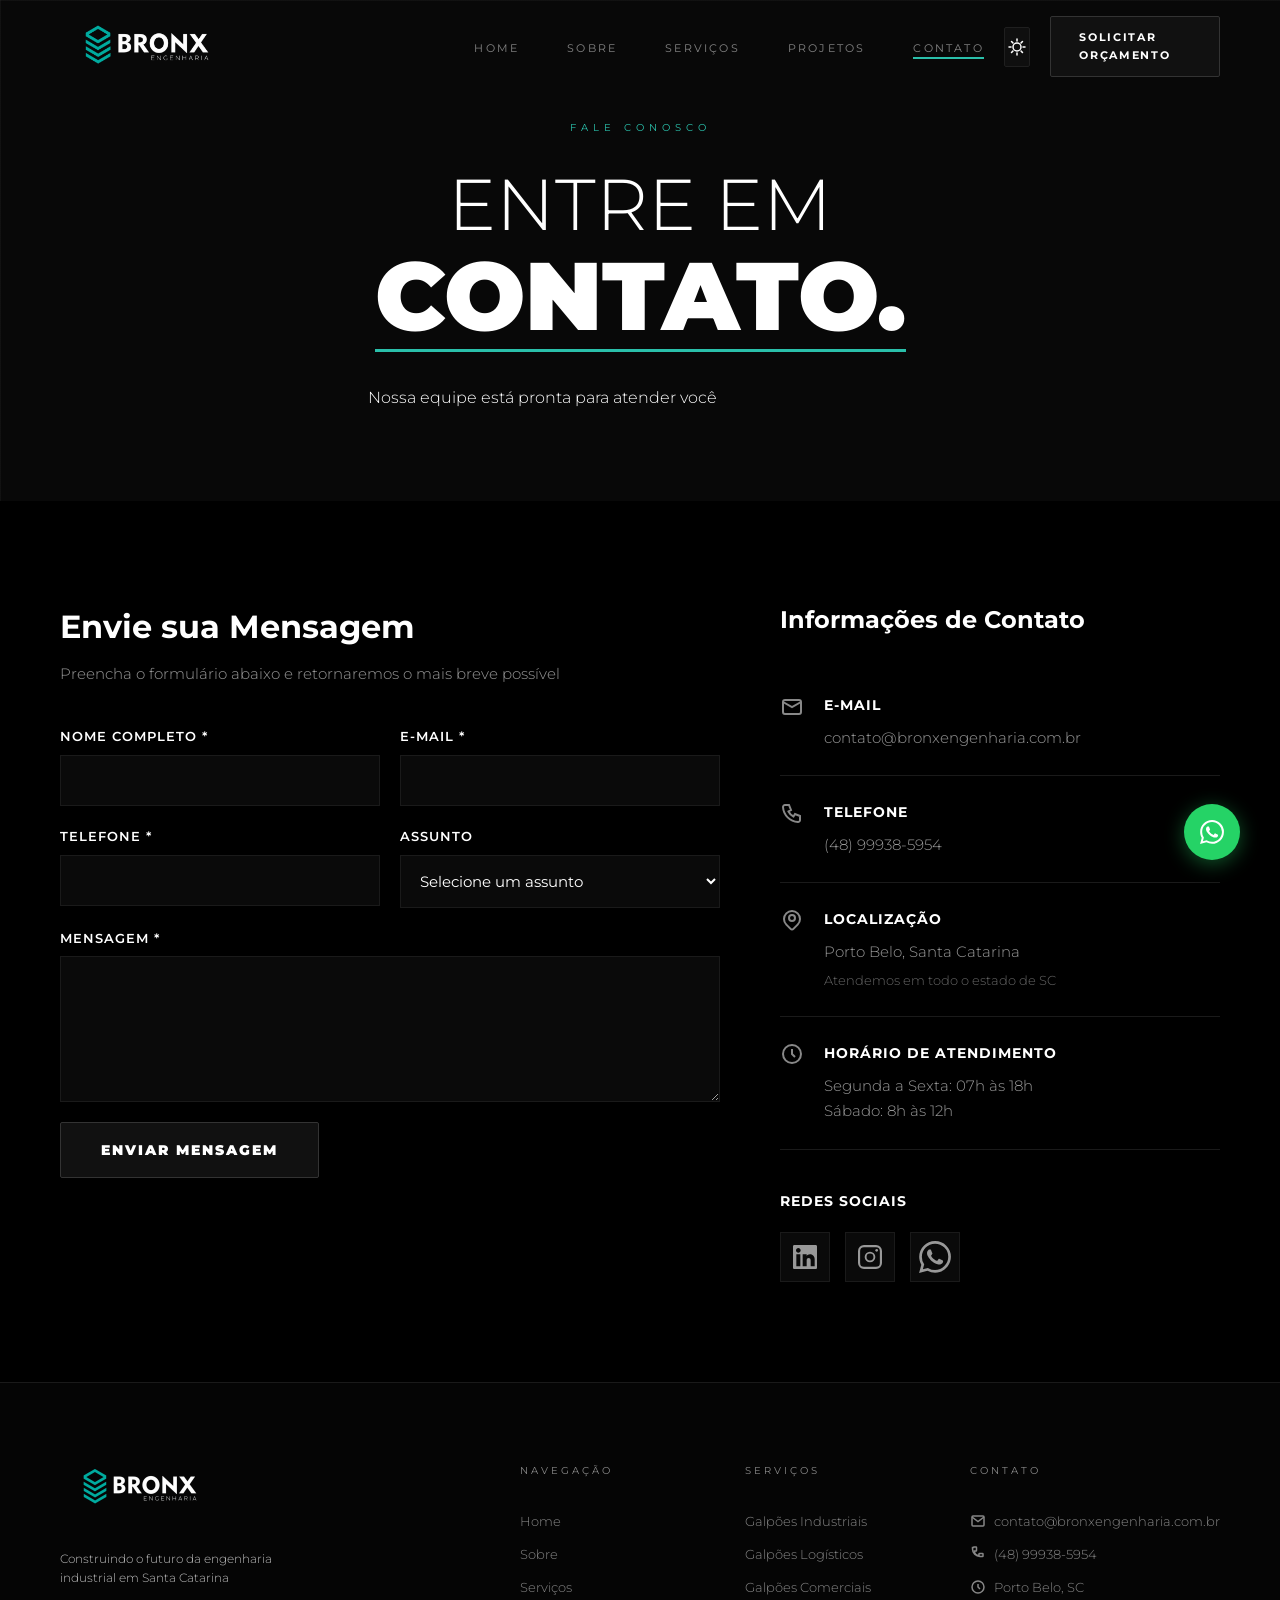
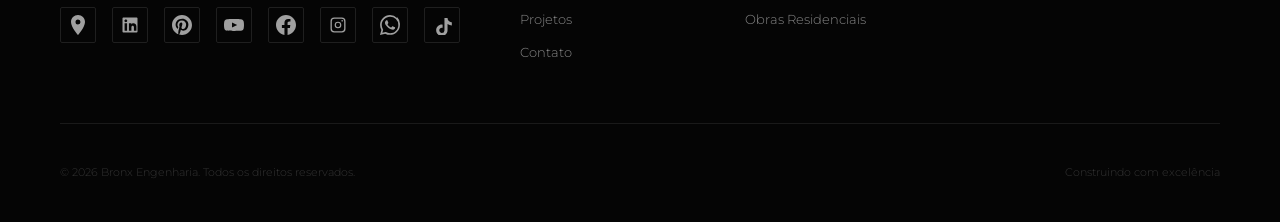
==== commit 4a29d64b: "feat: atualiza localização e serviços nas páginas de contato, orçamento e projetos" ====
--- a/contato.html
+++ b/contato.html
@@ -3,49 +3,9 @@
 <head>
     <meta charset="UTF-8">
     <meta name="viewport" content="width=device-width, initial-scale=1.0">
-
-    <!-- ═══ SEO PRINCIPAL ═══ -->
-    <title>Contato | Bronx Engenharia – Fale Conosco em Santa Catarina</title>
-    <meta name="description" content="Entre em contato com a Bronx Engenharia. Atendemos em toda Santa Catarina com soluções completas em construção de galpões industriais. Solicite informações ou orçamento.">
-    <meta name="keywords" content="contato Bronx Engenharia, fale conosco construtora SC, orçamento galpão industrial SC, telefone Bronx Engenharia, construtora Santa Catarina contato">
-    <meta name="author" content="Bronx Engenharia">
-    <meta name="robots" content="index, follow, max-snippet:-1, max-image-preview:large">
-    <link rel="canonical" href="https://bronxengenharia.com.br/contato.html">
-
-    <!-- ═══ FAVICON ═══ -->
-    <link rel="icon" type="image/png" href="favicon.png">
-    <link rel="apple-touch-icon" href="favicon.png">
-
-    <!-- ═══ OPEN GRAPH (Facebook, WhatsApp, LinkedIn) ═══ -->
-    <meta property="og:type" content="website">
-    <meta property="og:site_name" content="Bronx Engenharia">
-    <meta property="og:title" content="Contato | Bronx Engenharia – Fale Conosco em SC">
-    <meta property="og:description" content="Entre em contato com a Bronx Engenharia. Atendemos em toda Santa Catarina com soluções completas em construção industrial.">
-    <meta property="og:url" content="https://bronxengenharia.com.br/contato.html">
-    <meta property="og:image" content="https://bronxengenharia.com.br/og-image.png">
-    <meta property="og:image:width" content="1000">
-    <meta property="og:image:height" content="500">
-    <meta property="og:image:alt" content="Bronx Engenharia – Entre em Contato">
-    <meta property="og:locale" content="pt_BR">
-
-    <!-- ═══ TWITTER CARD ═══ -->
-    <meta name="twitter:card" content="summary_large_image">
-    <meta name="twitter:title" content="Contato | Bronx Engenharia – Fale Conosco em SC">
-    <meta name="twitter:description" content="Entre em contato com a Bronx Engenharia. Atendemos em toda Santa Catarina com construção de galpões industriais.">
-    <meta name="twitter:image" content="https://bronxengenharia.com.br/og-image.png">
-
-    <!-- ═══ SCHEMA.ORG ═══ -->
-    <script type="application/ld+json">
-    {
-      "@context": "https://schema.org",
-      "@type": "ContactPage",
-      "url": "https://bronxengenharia.com.br/contato.html",
-      "name": "Contato – Bronx Engenharia",
-      "description": "Entre em contato com a Bronx Engenharia para soluções em construção de galpões industriais em Santa Catarina.",
-      "isPartOf": { "@type": "WebSite", "url": "https://bronxengenharia.com.br/", "name": "Bronx Engenharia" }
-    }
-    </script>
-
+    <title>Contato | Bronx Engenharia - Entre em Contato</title>
+    <meta name="description" content="Entre em contato com a Bronx Engenharia. Atendemos em toda Santa Catarina com soluções completas em construção industrial.">
+    
     <link rel="preconnect" href="https://fonts.googleapis.com">
     <link rel="preconnect" href="https://fonts.gstatic.com" crossorigin>
     <link href="https://fonts.googleapis.com/css2?family=Montserrat:wght@300;400;700;900&display=swap" rel="stylesheet">
@@ -245,7 +205,7 @@
                         </div>
                         <div class="contato-texto">
                             <h4>Localização</h4>
-                            <p>Florianópolis, Santa Catarina</p>
+                            <p>Porto Belo, Santa Catarina</p>
                             <p class="contato-obs">Atendemos em todo o estado de SC</p>
                         </div>
                     </div>
@@ -360,9 +320,8 @@
                     <h4>Serviços</h4>
                     <a href="servicos.html">Galpões Industriais</a>
                     <a href="servicos.html">Galpões Logísticos</a>
-                    <a href="servicos.html">Centros de Distribuição</a>
-                    <a href="servicos.html">Projetos Comerciais</a>
-                    <a href="servicos.html">Gestão de Obras</a>
+                    <a href="servicos.html">Galpões Comerciais</a>
+                    <a href="servicos.html">Obras Residenciais</a>
                 </div>
                 
                 <div class="footer-col">
@@ -385,7 +344,7 @@
                             <path d="M8 14C11.3137 14 14 11.3137 14 8C14 4.68629 11.3137 2 8 2C4.68629 2 2 4.68629 2 8C2 11.3137 4.68629 14 8 14Z" stroke="currentColor" stroke-width="1.5"/>
                             <path d="M8 5V8L10 10" stroke="currentColor" stroke-width="1.5"/>
                         </svg>
-                        Florianópolis, SC
+                        Porto Belo, SC
                     </a>
                 </div>
             </div>
--- a/css/style.css
+++ b/css/style.css
@@ -70,7 +70,8 @@
 .logo-light { display: none; }
 body.light-mode .logo-dark { display: none; }
 body.light-mode .logo-light { display: block; }
-body.light-mode #navbar .nav-logo .logo-img { filter: brightness(0); }
+/* Remove brightness(0) para preservar o verde original do logo no modo claro */
+body.light-mode #navbar .nav-logo .logo-img { filter: none; }
 
 /* Hero */
 body.light-mode .hero-title-light { color: #000000 !important; }
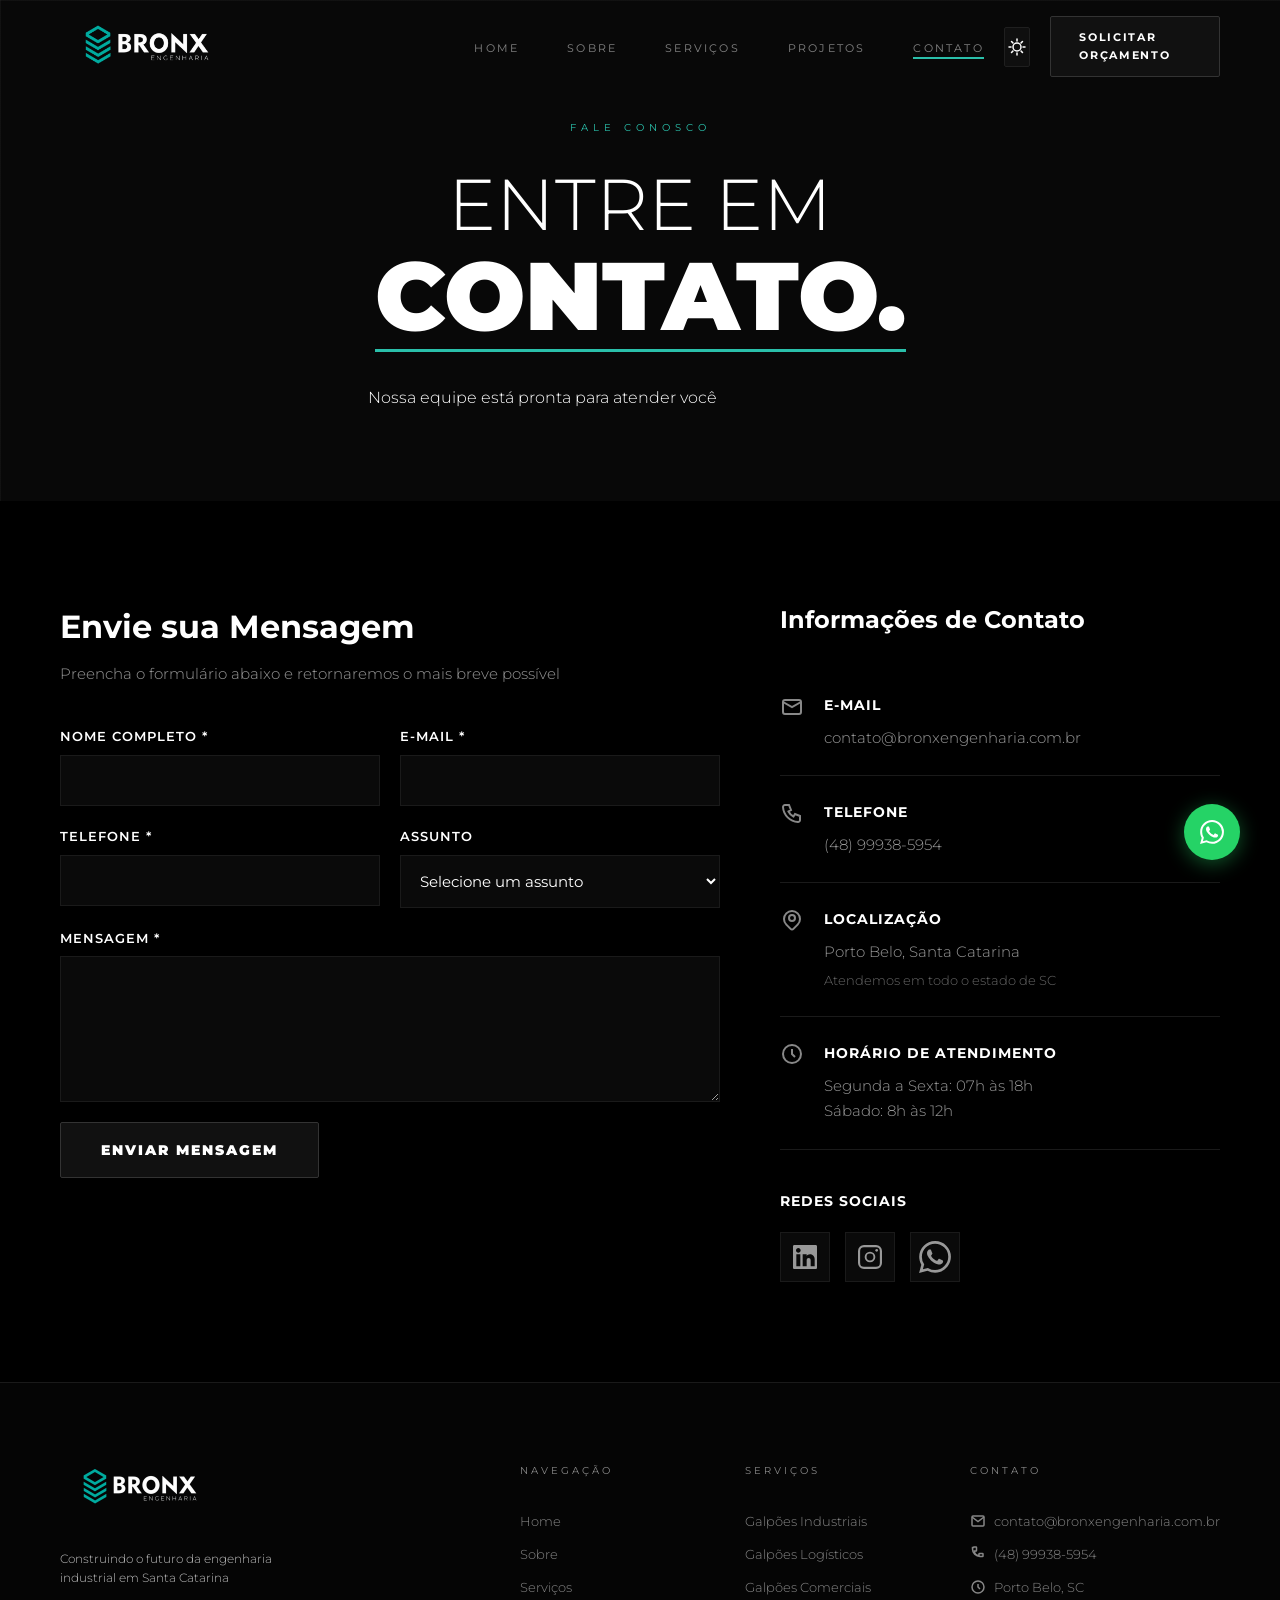
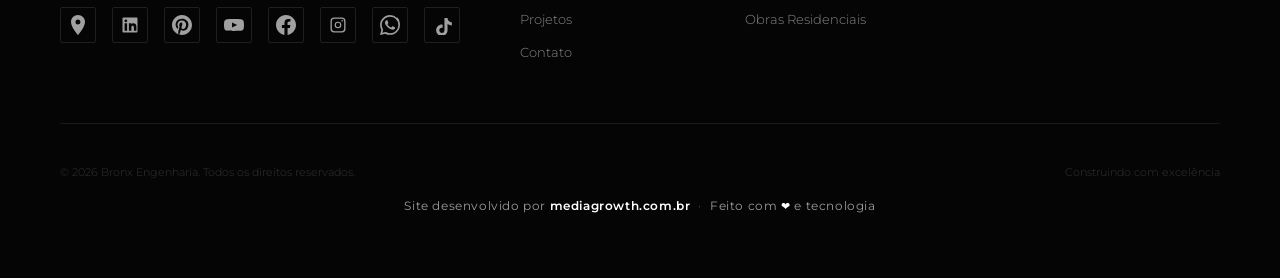
==== commit 66009a4d: "Assinatura discreta da MediaGrowth no rodapé (só o rodapé, nada mais alterado)" ====
--- a/contato.html
+++ b/contato.html
@@ -3,9 +3,49 @@
 <head>
     <meta charset="UTF-8">
     <meta name="viewport" content="width=device-width, initial-scale=1.0">
-    <title>Contato | Bronx Engenharia - Entre em Contato</title>
-    <meta name="description" content="Entre em contato com a Bronx Engenharia. Atendemos em toda Santa Catarina com soluções completas em construção industrial.">
-    
+
+    <!-- ═══ SEO PRINCIPAL ═══ -->
+    <title>Contato | Bronx Engenharia – Fale Conosco em Santa Catarina</title>
+    <meta name="description" content="Entre em contato com a Bronx Engenharia. Atendemos em toda Santa Catarina com soluções completas em construção de galpões industriais. Solicite informações ou orçamento.">
+    <meta name="keywords" content="contato Bronx Engenharia, fale conosco construtora SC, orçamento galpão industrial SC, telefone Bronx Engenharia, construtora Santa Catarina contato">
+    <meta name="author" content="Bronx Engenharia">
+    <meta name="robots" content="index, follow, max-snippet:-1, max-image-preview:large">
+    <link rel="canonical" href="https://bronxengenharia.com.br/contato">
+
+    <!-- ═══ FAVICON ═══ -->
+    <link rel="icon" type="image/png" href="favicon.png">
+    <link rel="apple-touch-icon" href="favicon.png">
+
+    <!-- ═══ OPEN GRAPH (Facebook, WhatsApp, LinkedIn) ═══ -->
+    <meta property="og:type" content="website">
+    <meta property="og:site_name" content="Bronx Engenharia">
+    <meta property="og:title" content="Contato | Bronx Engenharia – Fale Conosco em SC">
+    <meta property="og:description" content="Entre em contato com a Bronx Engenharia. Atendemos em toda Santa Catarina com soluções completas em construção industrial.">
+    <meta property="og:url" content="https://bronxengenharia.com.br/contato">
+    <meta property="og:image" content="https://bronxengenharia.com.br/og-image.png">
+    <meta property="og:image:width" content="1000">
+    <meta property="og:image:height" content="500">
+    <meta property="og:image:alt" content="Bronx Engenharia – Entre em Contato">
+    <meta property="og:locale" content="pt_BR">
+
+    <!-- ═══ TWITTER CARD ═══ -->
+    <meta name="twitter:card" content="summary_large_image">
+    <meta name="twitter:title" content="Contato | Bronx Engenharia – Fale Conosco em SC">
+    <meta name="twitter:description" content="Entre em contato com a Bronx Engenharia. Atendemos em toda Santa Catarina com construção de galpões industriais.">
+    <meta name="twitter:image" content="https://bronxengenharia.com.br/og-image.png">
+
+    <!-- ═══ SCHEMA.ORG ═══ -->
+    <script type="application/ld+json">
+    {
+      "@context": "https://schema.org",
+      "@type": "ContactPage",
+      "url": "https://bronxengenharia.com.br/contato",
+      "name": "Contato – Bronx Engenharia",
+      "description": "Entre em contato com a Bronx Engenharia para soluções em construção de galpões industriais em Santa Catarina.",
+      "isPartOf": { "@type": "WebSite", "url": "https://bronxengenharia.com.br/", "name": "Bronx Engenharia" }
+    }
+    </script>
+
     <link rel="preconnect" href="https://fonts.googleapis.com">
     <link rel="preconnect" href="https://fonts.gstatic.com" crossorigin>
     <link href="https://fonts.googleapis.com/css2?family=Montserrat:wght@300;400;700;900&display=swap" rel="stylesheet">
@@ -17,16 +57,16 @@
     <!-- NAVBAR -->
     <nav class="navbar" id="navbar">
         <div class="nav-container">
-            <a href="index.html" class="nav-logo">
+            <a href="/" class="nav-logo">
                 <img src="logo funod transparente.png" alt="Bronx Engenharia" class="logo-img">
             </a>
             
             <ul class="nav-links">
-                <li><a href="index.html">Home</a></li>
-                <li><a href="sobre.html">Sobre</a></li>
-                <li><a href="servicos.html">Serviços</a></li>
-                <li><a href="projetos.html">Projetos</a></li>
-                <li><a href="contato.html" class="active">Contato</a></li>
+                <li><a href="/">Home</a></li>
+                <li><a href="/sobre">Sobre</a></li>
+                <li><a href="/servicos">Serviços</a></li>
+                <li><a href="/projetos">Projetos</a></li>
+                <li><a href="/contato" class="active">Contato</a></li>
             </ul>
             
             <button class="theme-toggle" id="themeToggle" aria-label="Alternar tema">
@@ -46,7 +86,7 @@
                 </svg>
             </button>
             
-            <a href="orcamento.html" class="nav-cta">Solicitar Orçamento</a>
+            <a href="/orcamento" class="nav-cta">Solicitar Orçamento</a>
 
             <!-- Botão hambúrguer: apenas mobile -->
             <button class="mobile-menu-btn" id="mobileMenuBtn" aria-label="Abrir menu" aria-expanded="false">
@@ -61,7 +101,7 @@
     <div class="mobile-menu-overlay" id="mobileMenuOverlay"></div>
     <div class="mobile-menu-panel" id="mobileMenuPanel">
         <div class="mobile-menu-header">
-            <a href="index.html" class="mobile-menu-logo">
+            <a href="/" class="mobile-menu-logo">
                 <img src="logo funod transparente.png" alt="Bronx Engenharia">
             </a>
             <button class="mobile-menu-close" id="mobileMenuClose" aria-label="Fechar menu">
@@ -72,29 +112,29 @@
             </button>
         </div>
         <nav class="mobile-menu-nav">
-            <a href="index.html">
+            <a href="/">
                 Home
                 <svg class="mobile-nav-arrow" viewBox="0 0 16 16" fill="none"><path d="M3 8h10M9 4l4 4-4 4" stroke="currentColor" stroke-width="1.5" stroke-linecap="round" stroke-linejoin="round"/></svg>
             </a>
-            <a href="sobre.html">
+            <a href="/sobre">
                 Sobre
                 <svg class="mobile-nav-arrow" viewBox="0 0 16 16" fill="none"><path d="M3 8h10M9 4l4 4-4 4" stroke="currentColor" stroke-width="1.5" stroke-linecap="round" stroke-linejoin="round"/></svg>
             </a>
-            <a href="servicos.html">
+            <a href="/servicos">
                 Serviços
                 <svg class="mobile-nav-arrow" viewBox="0 0 16 16" fill="none"><path d="M3 8h10M9 4l4 4-4 4" stroke="currentColor" stroke-width="1.5" stroke-linecap="round" stroke-linejoin="round"/></svg>
             </a>
-            <a href="projetos.html">
+            <a href="/projetos">
                 Projetos
                 <svg class="mobile-nav-arrow" viewBox="0 0 16 16" fill="none"><path d="M3 8h10M9 4l4 4-4 4" stroke="currentColor" stroke-width="1.5" stroke-linecap="round" stroke-linejoin="round"/></svg>
             </a>
-            <a href="contato.html" class="active">
+            <a href="/contato" class="active">
                 Contato
                 <svg class="mobile-nav-arrow" viewBox="0 0 16 16" fill="none"><path d="M3 8h10M9 4l4 4-4 4" stroke="currentColor" stroke-width="1.5" stroke-linecap="round" stroke-linejoin="round"/></svg>
             </a>
         </nav>
         <div class="mobile-menu-footer">
-            <a href="orcamento.html" class="mobile-cta">Solicitar Orçamento</a>
+            <a href="/orcamento" class="mobile-cta">Solicitar Orçamento</a>
         </div>
     </div>
 
@@ -256,7 +296,7 @@
         <div class="container">
             <div class="footer-grid">
                 <div class="footer-brand">
-                    <a href="index.html" class="footer-logo">
+                    <a href="/" class="footer-logo">
                         <img src="logo funod transparente.png" alt="Bronx Engenharia" class="logo-img">
                     </a>
                     <p class="footer-tagline">Construindo o futuro da engenharia industrial em Santa Catarina</p>
@@ -309,19 +349,19 @@
                 
                 <div class="footer-col">
                     <h4>Navegação</h4>
-                    <a href="index.html">Home</a>
-                    <a href="sobre.html">Sobre</a>
-                    <a href="servicos.html">Serviços</a>
-                    <a href="projetos.html">Projetos</a>
-                    <a href="contato.html">Contato</a>
+                    <a href="/">Home</a>
+                    <a href="/sobre">Sobre</a>
+                    <a href="/servicos">Serviços</a>
+                    <a href="/projetos">Projetos</a>
+                    <a href="/contato">Contato</a>
                 </div>
                 
                 <div class="footer-col">
                     <h4>Serviços</h4>
-                    <a href="servicos.html">Galpões Industriais</a>
-                    <a href="servicos.html">Galpões Logísticos</a>
-                    <a href="servicos.html">Galpões Comerciais</a>
-                    <a href="servicos.html">Obras Residenciais</a>
+                    <a href="/servicos">Galpões Industriais</a>
+                    <a href="/servicos">Galpões Logísticos</a>
+                    <a href="/servicos">Galpões Comerciais</a>
+                    <a href="/servicos">Obras Residenciais</a>
                 </div>
                 
                 <div class="footer-col">
@@ -339,7 +379,7 @@
                         </svg>
                         (48) 99938-5954
                     </a>
-                    <a href="contato.html">
+                    <a href="/contato">
                         <svg width="16" height="16" viewBox="0 0 16 16" fill="none">
                             <path d="M8 14C11.3137 14 14 11.3137 14 8C14 4.68629 11.3137 2 8 2C4.68629 2 2 4.68629 2 8C2 11.3137 4.68629 14 8 14Z" stroke="currentColor" stroke-width="1.5"/>
                             <path d="M8 5V8L10 10" stroke="currentColor" stroke-width="1.5"/>
@@ -354,7 +394,19 @@
                 <p>Construindo com excelência</p>
             </div>
         </div>
-    </footer>
+      <style>
+    .mg-credit{display:block!important;position:static!important;clear:both;width:100%;box-sizing:border-box;text-align:center!important;padding:14px 16px 22px;margin:0;font-size:12px!important;font-weight:400;letter-spacing:.05em;line-height:1.7;text-transform:none!important;color:rgba(255,255,255,0.60)!important}
+    .mg-credit span{display:inline;position:static;font-size:inherit!important;color:inherit;margin:0;padding:0;text-transform:none!important}
+    .mg-credit a{display:inline!important;color:#FFFFFF!important;font-weight:600!important;font-size:inherit!important;text-decoration:none!important;text-transform:none!important;padding:0!important;margin:0!important;background:none!important}
+    .mg-credit a:hover{text-decoration:underline!important}
+    .mg-credit .mg-credit__sep{margin:0 8px;opacity:.5}
+    .mg-credit .mg-credit__love{color:#FFFFFF!important;font-size:11px!important}
+    @media (max-width:767px){.mg-credit{padding-bottom:96px}.mg-credit .mg-credit__sep{display:none!important}.mg-credit .mg-credit__part{display:block!important}}
+  </style>
+  <div class="mg-credit">
+    <span class="mg-credit__part">Site desenvolvido por <a href="https://mediagrowth.com.br/" target="_blank" rel="noopener">mediagrowth.com.br</a></span><span class="mg-credit__sep" aria-hidden="true">&middot;</span><span class="mg-credit__part">Feito com <span class="mg-credit__love" aria-label="love">&#10084;&#xFE0E;</span> e tecnologia</span>
+  </div>
+</footer>
 
     <!-- WhatsApp Float -->
     <a href="https://wa.me/5548999385954?text=Ol%C3%A1%2C%20vim%20pelo%20site%20da%20Bronx%20Engenharia%20e%20gostaria%20de%20mais%20informa%C3%A7%C3%B5es." class="whatsapp-float" target="_blank" rel="noopener" aria-label="WhatsApp">
--- a/css/style.css
+++ b/css/style.css
@@ -71,7 +71,10 @@
 body.light-mode .logo-dark { display: none; }
 body.light-mode .logo-light { display: block; }
 /* Remove brightness(0) para preservar o verde original do logo no modo claro */
-body.light-mode #navbar .nav-logo .logo-img { filter: none; }
+body.light-mode #navbar .nav-logo .logo-img {
+    content: url('../HERO_files/logo-escura-sM9MVFwh.png');
+    filter: none;
+}
 
 /* Hero */
 body.light-mode .hero-title-light { color: #000000 !important; }
@@ -1383,10 +1386,6 @@
     font-size: 14px;
     color: #8c8c8c;
     line-height: 1.6;
-    display: -webkit-box;
-    -webkit-line-clamp: 2;
-    -webkit-box-orient: vertical;
-    overflow: hidden;
 }
 
 /* ━━━━━━━━━━━━━━━━━━━━━━━━━━━━━━━━━━━━━━
